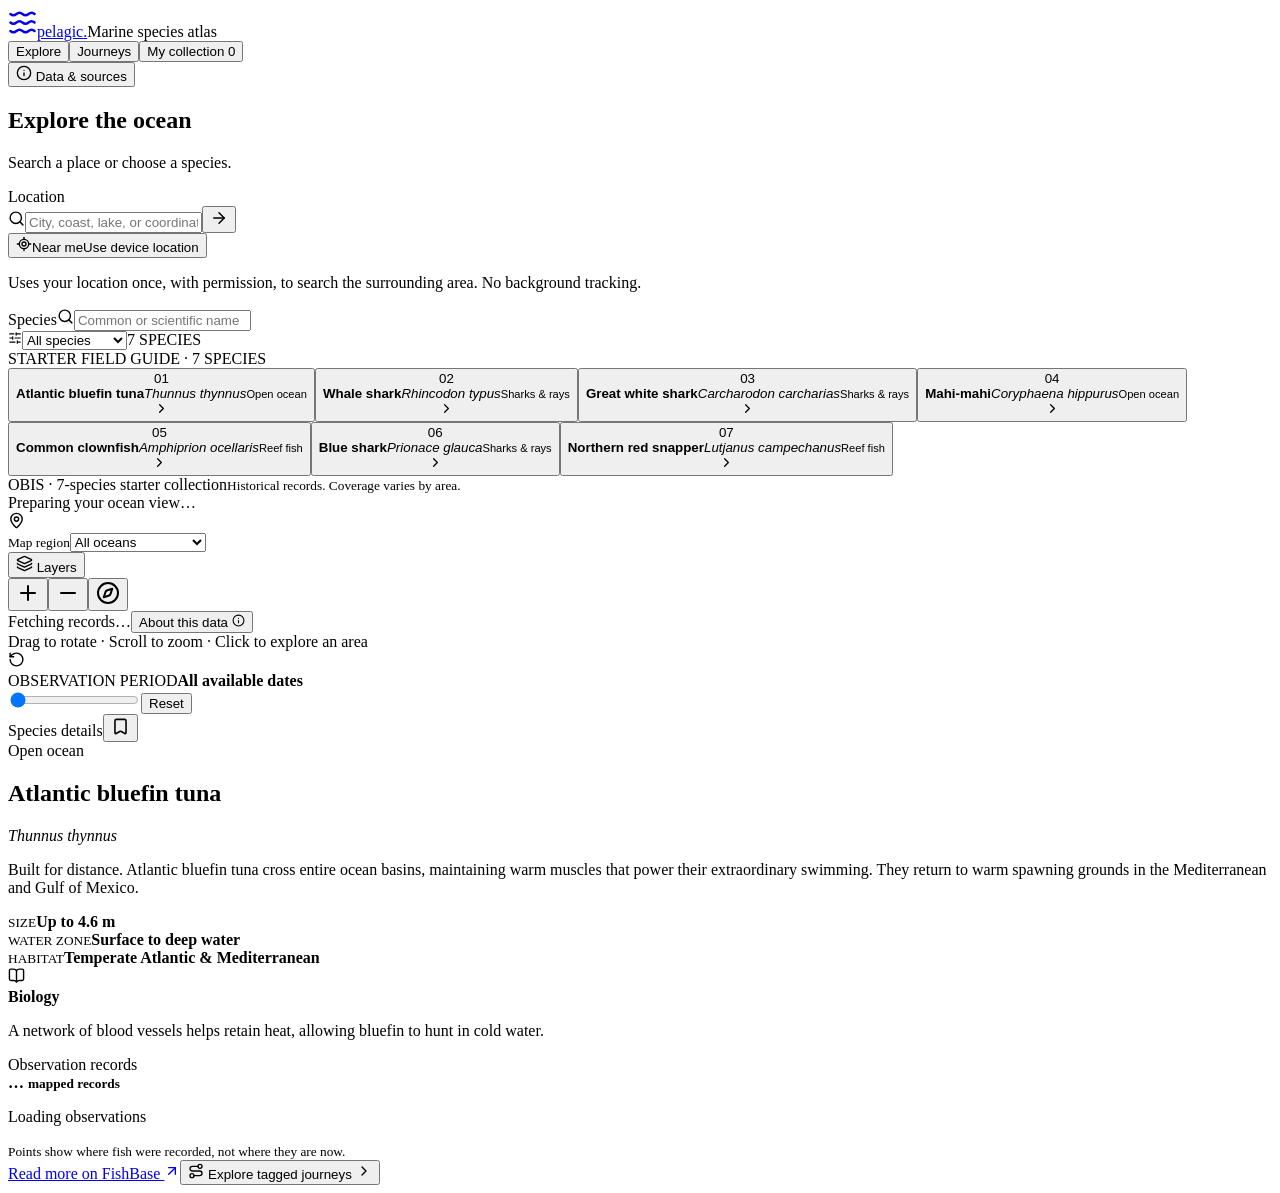
==== FishMigration/index.html @ 602f2a81 "Add Pelagic fish migration atlas app with OBIS data Co-Authored-By: Claude Opus 5.5 <noreply@anthrop" ====
<!DOCTYPE html><html lang="en"><head><meta charSet="utf-8"/><meta name="viewport" content="width=device-width, initial-scale=1"/><link rel="stylesheet" href="/_next/static/css/index.QFzHXieJ.css" data-rsc-css-href="/_next/static/css/index.QFzHXieJ.css" data-precedence="vite-rsc/importer-resources"/><link rel="modulepreload" fetchPriority="low" href="/_next/static/chunks/index-B-fXtSGy.js"/><script src="/_next/static/chunks/rolldown-runtime-C60lm6uB.js" type="module" async=""></script><script src="/_next/static/chunks/framework-D_rUT4EX.js" type="module" async=""></script><link rel="preload" href="/cesium/Widgets/widgets.css" as="style"/><link rel="modulepreload" href="/_next/static/chunks/layout-segment-context-CnFgOLiF.js" crossorigin=""/><link rel="modulepreload" href="/_next/static/chunks/page-D2klT2o5.js" crossorigin=""/><title>Pelagic — A living ocean atlas</title><meta name="description" content="Explore the ocean, discover marine species and follow the evidence on an interactive 3D globe."/><link rel="stylesheet" href="/cesium/Widgets/widgets.css"/><script>Object.assign(((self[Symbol.for("vinext.navigationRuntime")]??={bootstrap:{routeManifest:null},functions:{}}).bootstrap.rsc??={rsc:[]}),{params:{},nav:{"pathname":"/","searchParams":[]}})</script><link rel="modulepreload" href="/_next/static/chunks/index-B-fXtSGy.js" />
</head><body><main><header><a class="brand" href="/" aria-label="Pelagic home"><svg xmlns="http://www.w3.org/2000/svg" width="29" height="29" viewBox="0 0 24 24" fill="none" stroke="currentColor" stroke-width="2" stroke-linecap="round" stroke-linejoin="round" class="lucide lucide-waves-horizontal" aria-hidden="true"><path d="M2 12q2.5 2 5 0t5 0 5 0 5 0"></path><path d="M2 19q2.5 2 5 0t5 0 5 0 5 0"></path><path d="M2 5q2.5 2 5 0t5 0 5 0 5 0"></path></svg><span>pelagic<span class="brand-dot">.</span></span></a><span class="tagline">Marine species atlas</span><nav><button class="active">Explore</button><button class="">Journeys</button><button class="">My collection <span>0</span></button></nav><button class="about"><svg xmlns="http://www.w3.org/2000/svg" width="16" height="16" viewBox="0 0 24 24" fill="none" stroke="currentColor" stroke-width="2" stroke-linecap="round" stroke-linejoin="round" class="lucide lucide-info" aria-hidden="true"><circle cx="12" cy="12" r="10"></circle><path d="M12 16v-4"></path><path d="M12 8h.01"></path></svg> Data &amp; sources</button></header><div class="workspace"><aside class="sidebar"><div class="side-intro"><h1>Explore the ocean</h1><p>Search a place or choose a species.</p><section class="location-search" aria-label="Find a location"><label for="place-query">Location</label><form><svg xmlns="http://www.w3.org/2000/svg" width="17" height="17" viewBox="0 0 24 24" fill="none" stroke="currentColor" stroke-width="2" stroke-linecap="round" stroke-linejoin="round" class="lucide lucide-search" aria-hidden="true"><path d="m21 21-4.34-4.34"></path><circle cx="11" cy="11" r="8"></circle></svg><input id="place-query" placeholder="City, coast, lake, or coordinates" autoComplete="off" value=""/><button aria-label="Search location" type="submit"><svg xmlns="http://www.w3.org/2000/svg" width="18" height="18" viewBox="0 0 24 24" fill="none" stroke="currentColor" stroke-width="2" stroke-linecap="round" stroke-linejoin="round" class="lucide lucide-arrow-right" aria-hidden="true"><path d="M5 12h14"></path><path d="m12 5 7 7-7 7"></path></svg></button></form><button class="near-me"><svg xmlns="http://www.w3.org/2000/svg" width="16" height="16" viewBox="0 0 24 24" fill="none" stroke="currentColor" stroke-width="2" stroke-linecap="round" stroke-linejoin="round" class="lucide lucide-locate-fixed" aria-hidden="true"><line x1="2" x2="5" y1="12" y2="12"></line><line x1="19" x2="22" y1="12" y2="12"></line><line x1="12" x2="12" y1="2" y2="5"></line><line x1="12" x2="12" y1="19" y2="22"></line><circle cx="12" cy="12" r="7"></circle><circle cx="12" cy="12" r="3"></circle></svg>Near me<span>Use device location</span></button><p class="location-privacy">Uses your location once, with permission, to search the surrounding area. No background tracking.</p></section><label class="species-search-label" for="species-query">Species</label><label class="search"><svg xmlns="http://www.w3.org/2000/svg" width="17" height="17" viewBox="0 0 24 24" fill="none" stroke="currentColor" stroke-width="2" stroke-linecap="round" stroke-linejoin="round" class="lucide lucide-search" aria-hidden="true"><path d="m21 21-4.34-4.34"></path><circle cx="11" cy="11" r="8"></circle></svg><input id="species-query" aria-label="Search species" placeholder="Common or scientific name" value=""/></label></div><div class="filters"><svg xmlns="http://www.w3.org/2000/svg" width="14" height="14" viewBox="0 0 24 24" fill="none" stroke="currentColor" stroke-width="2" stroke-linecap="round" stroke-linejoin="round" class="lucide lucide-sliders-horizontal" aria-hidden="true"><path d="M10 5H3"></path><path d="M12 19H3"></path><path d="M14 3v4"></path><path d="M16 17v4"></path><path d="M21 12h-9"></path><path d="M21 19h-5"></path><path d="M21 5h-7"></path><path d="M8 10v4"></path><path d="M8 12H3"></path></svg><select aria-label="Species category"><option selected="">All species</option><option>Open ocean</option><option>Sharks &amp; rays</option><option>Reef fish</option></select><span>7<!-- --> SPECIES</span></div><div class="area-discovery"><span>STARTER FIELD GUIDE · 7 SPECIES</span></div><div class="species-list"><button class="species-row selected"><span class="species-number">01</span><div><strong>Atlantic bluefin tuna</strong><i>Thunnus thynnus</i><small>Open ocean</small></div><svg xmlns="http://www.w3.org/2000/svg" width="15" height="15" viewBox="0 0 24 24" fill="none" stroke="currentColor" stroke-width="2" stroke-linecap="round" stroke-linejoin="round" class="lucide lucide-chevron-right" aria-hidden="true"><path d="m9 18 6-6-6-6"></path></svg></button><button class="species-row "><span class="species-number">02</span><div><strong>Whale shark</strong><i>Rhincodon typus</i><small>Sharks &amp; rays</small></div><svg xmlns="http://www.w3.org/2000/svg" width="15" height="15" viewBox="0 0 24 24" fill="none" stroke="currentColor" stroke-width="2" stroke-linecap="round" stroke-linejoin="round" class="lucide lucide-chevron-right" aria-hidden="true"><path d="m9 18 6-6-6-6"></path></svg></button><button class="species-row "><span class="species-number">03</span><div><strong>Great white shark</strong><i>Carcharodon carcharias</i><small>Sharks &amp; rays</small></div><svg xmlns="http://www.w3.org/2000/svg" width="15" height="15" viewBox="0 0 24 24" fill="none" stroke="currentColor" stroke-width="2" stroke-linecap="round" stroke-linejoin="round" class="lucide lucide-chevron-right" aria-hidden="true"><path d="m9 18 6-6-6-6"></path></svg></button><button class="species-row "><span class="species-number">04</span><div><strong>Mahi-mahi</strong><i>Coryphaena hippurus</i><small>Open ocean</small></div><svg xmlns="http://www.w3.org/2000/svg" width="15" height="15" viewBox="0 0 24 24" fill="none" stroke="currentColor" stroke-width="2" stroke-linecap="round" stroke-linejoin="round" class="lucide lucide-chevron-right" aria-hidden="true"><path d="m9 18 6-6-6-6"></path></svg></button><button class="species-row "><span class="species-number">05</span><div><strong>Common clownfish</strong><i>Amphiprion ocellaris</i><small>Reef fish</small></div><svg xmlns="http://www.w3.org/2000/svg" width="15" height="15" viewBox="0 0 24 24" fill="none" stroke="currentColor" stroke-width="2" stroke-linecap="round" stroke-linejoin="round" class="lucide lucide-chevron-right" aria-hidden="true"><path d="m9 18 6-6-6-6"></path></svg></button><button class="species-row "><span class="species-number">06</span><div><strong>Blue shark</strong><i>Prionace glauca</i><small>Sharks &amp; rays</small></div><svg xmlns="http://www.w3.org/2000/svg" width="15" height="15" viewBox="0 0 24 24" fill="none" stroke="currentColor" stroke-width="2" stroke-linecap="round" stroke-linejoin="round" class="lucide lucide-chevron-right" aria-hidden="true"><path d="m9 18 6-6-6-6"></path></svg></button><button class="species-row "><span class="species-number">07</span><div><strong>Northern red snapper</strong><i>Lutjanus campechanus</i><small>Reef fish</small></div><svg xmlns="http://www.w3.org/2000/svg" width="15" height="15" viewBox="0 0 24 24" fill="none" stroke="currentColor" stroke-width="2" stroke-linecap="round" stroke-linejoin="round" class="lucide lucide-chevron-right" aria-hidden="true"><path d="m9 18 6-6-6-6"></path></svg></button></div><div class="sidebar-footer"><div>OBIS · 7-species starter collection<small>Historical records. Coverage varies by area.</small></div></div></aside><section class="map-area"><div class="globe"></div><div class="globe-loading">Preparing your ocean view…</div><div class="map-top"><div class="region-select"><svg xmlns="http://www.w3.org/2000/svg" width="17" height="17" viewBox="0 0 24 24" fill="none" stroke="currentColor" stroke-width="2" stroke-linecap="round" stroke-linejoin="round" class="lucide lucide-map-pin" aria-hidden="true"><path d="M20 10c0 4.993-5.539 10.193-7.399 11.799a1 1 0 0 1-1.202 0C9.539 20.193 4 14.993 4 10a8 8 0 0 1 16 0"></path><circle cx="12" cy="10" r="3"></circle></svg><div><small>Map region</small><select aria-label="Ocean region"><option value="world" selected="">All oceans</option><option value="atlantic">North Atlantic</option><option value="gulf">Gulf of Mexico</option><option value="coral">Coral Triangle</option><option value="pacific">Eastern Pacific</option><option value="indian">Indian Ocean</option><option value="med">Mediterranean Sea</option></select></div></div><button class="layer-button"><svg xmlns="http://www.w3.org/2000/svg" width="17" height="17" viewBox="0 0 24 24" fill="none" stroke="currentColor" stroke-width="2" stroke-linecap="round" stroke-linejoin="round" class="lucide lucide-layers" aria-hidden="true"><path d="M12.83 2.18a2 2 0 0 0-1.66 0L2.6 6.08a1 1 0 0 0 0 1.83l8.58 3.91a2 2 0 0 0 1.66 0l8.58-3.9a1 1 0 0 0 0-1.83z"></path><path d="M2 12a1 1 0 0 0 .58.91l8.6 3.91a2 2 0 0 0 1.65 0l8.58-3.9A1 1 0 0 0 22 12"></path><path d="M2 17a1 1 0 0 0 .58.91l8.6 3.91a2 2 0 0 0 1.65 0l8.58-3.9A1 1 0 0 0 22 17"></path></svg> Layers</button></div><div class="map-controls"><button title="Zoom in" aria-label="Zoom in"><svg xmlns="http://www.w3.org/2000/svg" width="24" height="24" viewBox="0 0 24 24" fill="none" stroke="currentColor" stroke-width="2" stroke-linecap="round" stroke-linejoin="round" class="lucide lucide-plus" aria-hidden="true"><path d="M5 12h14"></path><path d="M12 5v14"></path></svg></button><button title="Zoom out" aria-label="Zoom out"><svg xmlns="http://www.w3.org/2000/svg" width="24" height="24" viewBox="0 0 24 24" fill="none" stroke="currentColor" stroke-width="2" stroke-linecap="round" stroke-linejoin="round" class="lucide lucide-minus" aria-hidden="true"><path d="M5 12h14"></path></svg></button><button title="Reset view" aria-label="Reset view"><svg xmlns="http://www.w3.org/2000/svg" width="24" height="24" viewBox="0 0 24 24" fill="none" stroke="currentColor" stroke-width="2" stroke-linecap="round" stroke-linejoin="round" class="lucide lucide-compass" aria-hidden="true"><circle cx="12" cy="12" r="10"></circle><path d="m16.24 7.76-1.804 5.411a2 2 0 0 1-1.265 1.265L7.76 16.24l1.804-5.411a2 2 0 0 1 1.265-1.265z"></path></svg></button></div><div class="map-bottom"><span><i style="background:#fff"></i> <!-- -->Fetching records…</span><button>About this data <svg xmlns="http://www.w3.org/2000/svg" width="13" height="13" viewBox="0 0 24 24" fill="none" stroke="currentColor" stroke-width="2" stroke-linecap="round" stroke-linejoin="round" class="lucide lucide-info" aria-hidden="true"><circle cx="12" cy="12" r="10"></circle><path d="M12 16v-4"></path><path d="M12 8h.01"></path></svg></button></div><div class="instructions">Drag to rotate · Scroll to zoom · Click to explore an area</div><div class="timeline"><div class="time-icon"><svg xmlns="http://www.w3.org/2000/svg" width="17" height="17" viewBox="0 0 24 24" fill="none" stroke="currentColor" stroke-width="2" stroke-linecap="round" stroke-linejoin="round" class="lucide lucide-rotate-ccw" aria-hidden="true"><path d="M3 12a9 9 0 1 0 9-9 9.75 9.75 0 0 0-6.74 2.74L3 8"></path><path d="M3 3v5h5"></path></svg></div><div><span>OBSERVATION PERIOD</span><strong>All available dates</strong></div><input aria-label="Earliest observation year" type="range" min="1900" max="2026" value="1900"/><button class="reset-time">Reset</button></div></section><aside class="details"><div class="detail-heading"><span class="eyebrow">Species details</span><button aria-label="Save species" class=""><svg xmlns="http://www.w3.org/2000/svg" width="19" height="19" viewBox="0 0 24 24" fill="none" stroke="currentColor" stroke-width="2" stroke-linecap="round" stroke-linejoin="round" class="lucide lucide-bookmark" aria-hidden="true"><path d="M17 3a2 2 0 0 1 2 2v15a1 1 0 0 1-1.496.868l-4.512-2.578a2 2 0 0 0-1.984 0l-4.512 2.578A1 1 0 0 1 5 20V5a2 2 0 0 1 2-2z"></path></svg></button></div><div class="detail-content"><span class="species-category">Open ocean</span><h2>Atlantic bluefin tuna</h2><i class="latin">Thunnus thynnus</i><p class="description">Built for distance. Atlantic bluefin tuna cross entire ocean basins, maintaining warm muscles that power their extraordinary swimming. They return to warm spawning grounds in the Mediterranean and Gulf of Mexico.</p><div class="facts"><div><small>SIZE</small><strong>Up to 4.6 m</strong></div><div><small>WATER ZONE</small><strong>Surface to deep water</strong></div><div class="wide"><small>HABITAT</small><strong>Temperate Atlantic &amp; Mediterranean</strong></div></div><div class="insight"><svg xmlns="http://www.w3.org/2000/svg" width="17" height="17" viewBox="0 0 24 24" fill="none" stroke="currentColor" stroke-width="2" stroke-linecap="round" stroke-linejoin="round" class="lucide lucide-book-open" aria-hidden="true"><path d="M12 5v16"></path><path d="M20.001 19A2 2 0 0022 17V5a2 2 0 00-1.999-2L16 3.002A5 5 0 0012 5a5 5 0 00-4-2H4a2 2 0 00-2 2v12a2 2 0 001.999 2H8a5 5 0 014 2 5 5 0 014-2z"></path></svg><div><strong>Biology</strong><p>A network of blood vessels helps retain heat, allowing bluefin to hunt in cold water.</p></div></div><div class="data-card"><div><span class="dot"></span> Observation records</div><strong>…<!-- --> <small>mapped records</small></strong><p>Loading observations</p><small>Points show where fish were recorded, not where they are now. </small></div><a class="source-link" href="https://www.fishbase.se/summary/Thunnus-thynnus.html" target="_blank" rel="noreferrer">Read more on FishBase <svg xmlns="http://www.w3.org/2000/svg" width="16" height="16" viewBox="0 0 24 24" fill="none" stroke="currentColor" stroke-width="2" stroke-linecap="round" stroke-linejoin="round" class="lucide lucide-arrow-up-right" aria-hidden="true"><path d="M7 7h10v10"></path><path d="M7 17 17 7"></path></svg></a><button class="journey-link"><svg xmlns="http://www.w3.org/2000/svg" width="16" height="16" viewBox="0 0 24 24" fill="none" stroke="currentColor" stroke-width="2" stroke-linecap="round" stroke-linejoin="round" class="lucide lucide-route" aria-hidden="true"><circle cx="6" cy="19" r="3"></circle><path d="M9 19h8.5a3.5 3.5 0 0 0 0-7h-11a3.5 3.5 0 0 1 0-7H15"></path><circle cx="18" cy="5" r="3"></circle></svg> Explore tagged journeys <svg xmlns="http://www.w3.org/2000/svg" width="16" height="16" viewBox="0 0 24 24" fill="none" stroke="currentColor" stroke-width="2" stroke-linecap="round" stroke-linejoin="round" class="lucide lucide-chevron-right" aria-hidden="true"><path d="m9 18 6-6-6-6"></path></svg></button></div></aside></div></main><script type="module" src="/_next/static/chunks/index-B-fXtSGy.js" id="_R_" async=""></script><script>((self[Symbol.for("vinext.navigationRuntime")]??={bootstrap:{routeManifest:null},functions:{}}).bootstrap.rsc??={rsc:[]}).rsc.push("2:I[\"74f944bd09a9\",[],\"Children\",1]\n")</script><script>((self[Symbol.for("vinext.navigationRuntime")]??={bootstrap:{routeManifest:null},functions:{}}).bootstrap.rsc??={rsc:[]}).rsc.push("3:I[\"52529b92208a\",[],\"GlobalErrorBoundary\",1]\n")</script><script>((self[Symbol.for("vinext.navigationRuntime")]??={bootstrap:{routeManifest:null},functions:{}}).bootstrap.rsc??={rsc:[]}).rsc.push("4:I[\"18ecf746a395\",[],\"default\",1]\n")</script><script>((self[Symbol.for("vinext.navigationRuntime")]??={bootstrap:{routeManifest:null},functions:{}}).bootstrap.rsc??={rsc:[]}).rsc.push("5:I[\"52529b92208a\",[],\"ErrorBoundary\",1]\n")</script><script>((self[Symbol.for("vinext.navigationRuntime")]??={bootstrap:{routeManifest:null},functions:{}}).bootstrap.rsc??={rsc:[]}).rsc.push("6:I[\"1b73e8b5fbe4\",[],\"LayoutSegmentProvider\",1]\n")</script><script>((self[Symbol.for("vinext.navigationRuntime")]??={bootstrap:{routeManifest:null},functions:{}}).bootstrap.rsc??={rsc:[]}).rsc.push("7:I[\"74f944bd09a9\",[],\"Slot\",1]\n")</script><script>((self[Symbol.for("vinext.navigationRuntime")]??={bootstrap:{routeManifest:null},functions:{}}).bootstrap.rsc??={rsc:[]}).rsc.push("8:I[\"52529b92208a\",[],\"NotFoundBoundary\",1]\n")</script><script>((self[Symbol.for("vinext.navigationRuntime")]??={bootstrap:{routeManifest:null},functions:{}}).bootstrap.rsc??={rsc:[]}).rsc.push("9:I[\"78579b1089e4\",[],\"AppRouterScrollTarget\",1]\n")</script><script>((self[Symbol.for("vinext.navigationRuntime")]??={bootstrap:{routeManifest:null},functions:{}}).bootstrap.rsc??={rsc:[]}).rsc.push("a:I[\"52529b92208a\",[],\"RedirectBoundary\",1]\n")</script><script>((self[Symbol.for("vinext.navigationRuntime")]??={bootstrap:{routeManifest:null},functions:{}}).bootstrap.rsc??={rsc:[]}).rsc.push(":HL[\"/_next/static/css/index.QFzHXieJ.css\",\"style\"     ]\n")</script><script>((self[Symbol.for("vinext.navigationRuntime")]??={bootstrap:{routeManifest:null},functions:{}}).bootstrap.rsc??={rsc:[]}).rsc.push(":HL[\"/cesium/Widgets/widgets.css\",\"style\"     ]\n")</script><script>((self[Symbol.for("vinext.navigationRuntime")]??={bootstrap:{routeManifest:null},functions:{}}).bootstrap.rsc??={rsc:[]}).rsc.push("0:{\"page:/\":\"$L1\",\"layout:/\":[[[\"$\",\"link\",\"css:/_next/static/css/index.QFzHXieJ.css\",{\"rel\":\"stylesheet\",\"precedence\":\"vite-rsc/importer-resources\",\"href\":\"/_next/static/css/index.QFzHXieJ.css\",\"data-rsc-css-href\":\"/_next/static/css/index.QFzHXieJ.css\"}],\"$undefined\"],[\"$\",\"html\",null,{\"lang\":\"en\",\"children\":[[\"$\",\"head\",null,{\"children\":[\"$\",\"link\",null,{\"rel\":\"stylesheet\",\"href\":\"/cesium/Widgets/widgets.css\"}]}],[\"$\",\"body\",null,{\"children\":[\"$\",\"$L2\",null,{}]}]]}]],\"route:/\":[[[\"$\",\"meta\",null,{\"charSet\":\"utf-8\"}],[[\"$\",\"title\",\"0\",{\"children\":\"Pelagic — A living ocean atlas\"}],[\"$\",\"meta\",\"1\",{\"name\":\"description\",\"content\":\"Explore the ocean, discover marine species and follow the evidence on an interactive 3D globe.\"}]],[[\"$\",\"meta\",\"0\",{\"name\":\"viewport\",\"content\":\"width=device-width, initial-scale=1\"}]]],[\"$\",\"$L3\",null,{\"fallback\":\"$4\",\"children\":[\"$\",\"$L5\",null,{\"fallback\":\"$4\",\"children\":[\"$\",\"$L6\",null,{\"providerId\":\"layout:/\",\"segmentMap\":{\"children\":[]},\"children\":[\"$\",\"$L7\",null,{\"id\":\"layout:/\",\"parallelSlots\":\"$undefined\",\"children\":[\"$\",\"$L8\",null,{\"resetKey\":\"\",\"fallback\":[[\"$\",\"title\",null,{\"children\":\"404: This page could not be found.\"}],[\"$\",\"div\",null,{\"style\":{\"fontFamily\":\"system-ui,\\\"Segoe UI\\\",Roboto,Helvetica,Arial,sans-serif,\\\"Apple Color Emoji\\\",\\\"Segoe UI Emoji\\\"\",\"height\":\"100vh\",\"textAlign\":\"center\",\"display\":\"flex\",\"flexDirection\":\"column\",\"alignItems\":\"center\",\"justifyContent\":\"center\"},\"children\":[\"$\",\"div\",null,{\"children\":[[\"$\",\"style\",null,{\"dangerouslySetInnerHTML\":{\"__html\":\"body{color:#000;background:#fff;margin:0}.next-error-h1{border-right:1px solid rgba(0,0,0,.3)}@media (prefers-color-scheme:dark){body{color:#fff;background:#000}.next-error-h1{border-right:1px solid rgba(255,255,255,.3)}}\"}}],[\"$\",\"h1\",null,{\"className\":\"next-error-h1\",\"style\":{\"display\":\"inline-block\",\"margin\":\"0 20px 0 0\",\"padding\":\"0 23px 0 0\",\"fontSize\":24,\"fontWeight\":500,\"verticalAlign\":\"top\",\"lineHeight\":\"49px\"},\"children\":404}],[\"$\",\"div\",null,{\"style\":{\"display\":\"inline-block\"},\"children\":[\"$\",\"h2\",null,{\"style\":{\"fontSize\":14,\"fontWeight\":400,\"lineHeight\":\"49px\",\"margin\":0},\"children\":\"This page could not be found.\"}]}]]}]}]],\"children\":[\"$\",\"$L9\",null,{\"children\":[\"$\",\"$La\",null,{\"children\":[[\"$\",\"$L6\",null,{\"providerId\":\"page:/\",\"segmentMap\":{\"children\":[\"__PAGE__\"]},\"children\":[\"$\",\"$L7\",null,{\"id\":\"page:/\"}]}],null]}]}]}]}]}]}]}],null,null],\"__route\":\"route:/\",\"__interceptionContext\":null,\"__layoutIds\":[\"layout:/\"],\"__rootLayout\":\"/\",\"__bfcacheSegmentIdentities\":{\"layout:/\":\"[\\\"layout\\\",\\\"layout:/\\\",\\\"root-boundary:/\\\",\\\"\\\"]\",\"page:/\":\"[\\\"page\\\",\\\"page:/\\\",\\\"root-boundary:/\\\",\\\"\\\"]\"},\"__srcPage\":[\"page\"],\"__layoutFlags\":{\"layout:/\":\"s\"},\"__artifactCompatibility\":{\"schemaVersion\":1,\"graphVersion\":\"app-route-graph:1177fd80f83fa7b0\",\"deploymentVersion\":\"bc2e561c-a29c-4ccb-a2de-c8a8e5fcc805\",\"appElementsSchemaVersion\":1,\"rscPayloadSchemaVersion\":1,\"rootBoundaryId\":\"/\",\"renderEpoch\":null},\"__dynamicStaleTime\":0}\n")</script><script>((self[Symbol.for("vinext.navigationRuntime")]??={bootstrap:{routeManifest:null},functions:{}}).bootstrap.rsc??={rsc:[]}).rsc.push("b:I[\"6efdf509a785\",[],\"default\",1]\n")</script><script>((self[Symbol.for("vinext.navigationRuntime")]??={bootstrap:{routeManifest:null},functions:{}}).bootstrap.rsc??={rsc:[]}).rsc.push("1:[\"$\",\"$Lb\",null,{\"params\":\"$@c\",\"searchParams\":\"$@d\"}]\n")</script><script>((self[Symbol.for("vinext.navigationRuntime")]??={bootstrap:{routeManifest:null},functions:{}}).bootstrap.rsc??={rsc:[]}).rsc.push("c:{}\n")</script><script>((self[Symbol.for("vinext.navigationRuntime")]??={bootstrap:{routeManifest:null},functions:{}}).bootstrap.rsc??={rsc:[]}).rsc.push("d:{}\n")</script><script>Object.assign(((self[Symbol.for("vinext.navigationRuntime")]??={bootstrap:{routeManifest:null},functions:{}}).bootstrap.rsc??={rsc:[]}),{"initialCacheKind":"dynamic","dynamicStaleTimeSeconds":0});((self[Symbol.for("vinext.navigationRuntime")]??={bootstrap:{routeManifest:null},functions:{}}).bootstrap.rsc??={rsc:[]}).done=true</script></body></html>
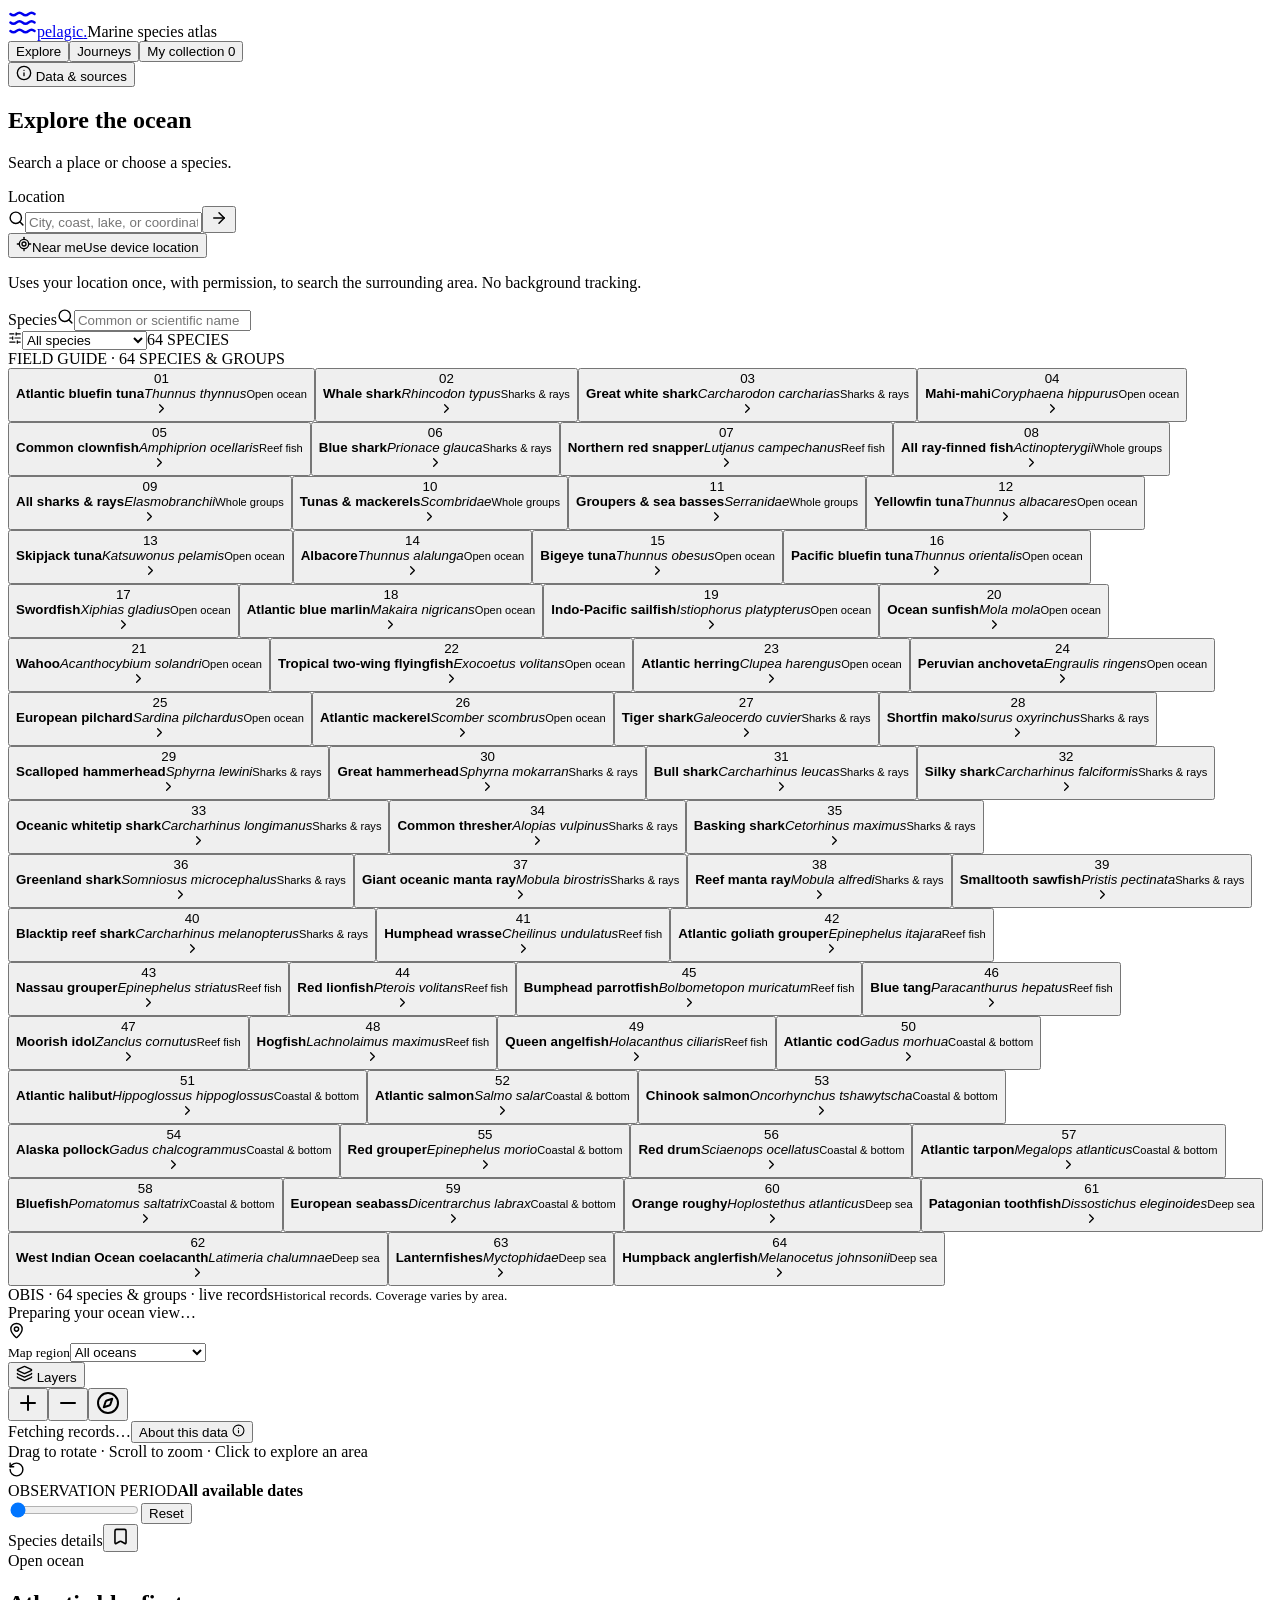
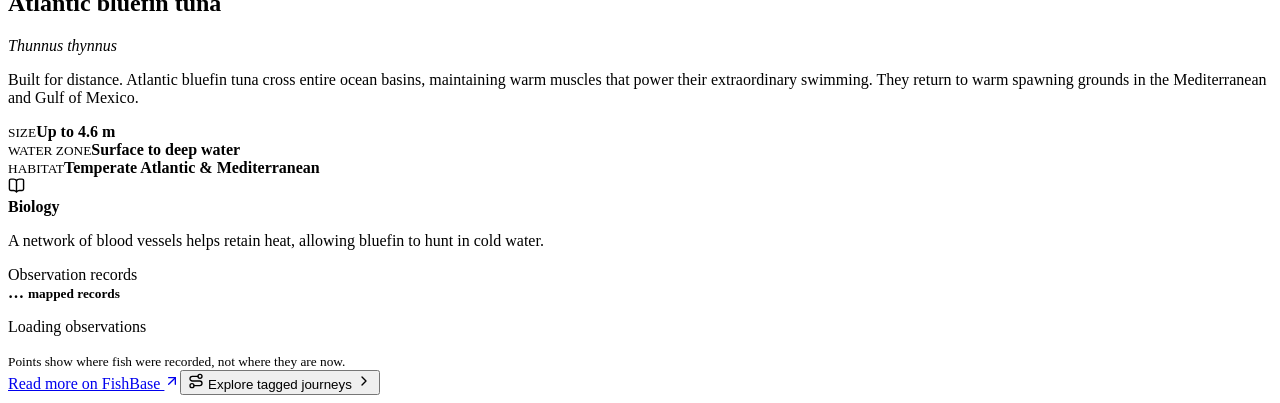
==== commit 54f745f4: "Expand fish tracking and integrate Global Fishing Watch data - Field guide grows from 7 to 64 specie" ====
--- a/FishMigration/index.html
+++ b/FishMigration/index.html
@@ -1,2 +1,2 @@
-<!DOCTYPE html><html lang="en"><head><meta charSet="utf-8"/><meta name="viewport" content="width=device-width, initial-scale=1"/><link rel="stylesheet" href="/_next/static/css/index.QFzHXieJ.css" data-rsc-css-href="/_next/static/css/index.QFzHXieJ.css" data-precedence="vite-rsc/importer-resources"/><link rel="modulepreload" fetchPriority="low" href="/_next/static/chunks/index-B-fXtSGy.js"/><script src="/_next/static/chunks/rolldown-runtime-C60lm6uB.js" type="module" async=""></script><script src="/_next/static/chunks/framework-D_rUT4EX.js" type="module" async=""></script><link rel="preload" href="/cesium/Widgets/widgets.css" as="style"/><link rel="modulepreload" href="/_next/static/chunks/layout-segment-context-CnFgOLiF.js" crossorigin=""/><link rel="modulepreload" href="/_next/static/chunks/page-D2klT2o5.js" crossorigin=""/><title>Pelagic — A living ocean atlas</title><meta name="description" content="Explore the ocean, discover marine species and follow the evidence on an interactive 3D globe."/><link rel="stylesheet" href="/cesium/Widgets/widgets.css"/><script>Object.assign(((self[Symbol.for("vinext.navigationRuntime")]??={bootstrap:{routeManifest:null},functions:{}}).bootstrap.rsc??={rsc:[]}),{params:{},nav:{"pathname":"/","searchParams":[]}})</script><link rel="modulepreload" href="/_next/static/chunks/index-B-fXtSGy.js" />
-</head><body><main><header><a class="brand" href="/" aria-label="Pelagic home"><svg xmlns="http://www.w3.org/2000/svg" width="29" height="29" viewBox="0 0 24 24" fill="none" stroke="currentColor" stroke-width="2" stroke-linecap="round" stroke-linejoin="round" class="lucide lucide-waves-horizontal" aria-hidden="true"><path d="M2 12q2.5 2 5 0t5 0 5 0 5 0"></path><path d="M2 19q2.5 2 5 0t5 0 5 0 5 0"></path><path d="M2 5q2.5 2 5 0t5 0 5 0 5 0"></path></svg><span>pelagic<span class="brand-dot">.</span></span></a><span class="tagline">Marine species atlas</span><nav><button class="active">Explore</button><button class="">Journeys</button><button class="">My collection <span>0</span></button></nav><button class="about"><svg xmlns="http://www.w3.org/2000/svg" width="16" height="16" viewBox="0 0 24 24" fill="none" stroke="currentColor" stroke-width="2" stroke-linecap="round" stroke-linejoin="round" class="lucide lucide-info" aria-hidden="true"><circle cx="12" cy="12" r="10"></circle><path d="M12 16v-4"></path><path d="M12 8h.01"></path></svg> Data &amp; sources</button></header><div class="workspace"><aside class="sidebar"><div class="side-intro"><h1>Explore the ocean</h1><p>Search a place or choose a species.</p><section class="location-search" aria-label="Find a location"><label for="place-query">Location</label><form><svg xmlns="http://www.w3.org/2000/svg" width="17" height="17" viewBox="0 0 24 24" fill="none" stroke="currentColor" stroke-width="2" stroke-linecap="round" stroke-linejoin="round" class="lucide lucide-search" aria-hidden="true"><path d="m21 21-4.34-4.34"></path><circle cx="11" cy="11" r="8"></circle></svg><input id="place-query" placeholder="City, coast, lake, or coordinates" autoComplete="off" value=""/><button aria-label="Search location" type="submit"><svg xmlns="http://www.w3.org/2000/svg" width="18" height="18" viewBox="0 0 24 24" fill="none" stroke="currentColor" stroke-width="2" stroke-linecap="round" stroke-linejoin="round" class="lucide lucide-arrow-right" aria-hidden="true"><path d="M5 12h14"></path><path d="m12 5 7 7-7 7"></path></svg></button></form><button class="near-me"><svg xmlns="http://www.w3.org/2000/svg" width="16" height="16" viewBox="0 0 24 24" fill="none" stroke="currentColor" stroke-width="2" stroke-linecap="round" stroke-linejoin="round" class="lucide lucide-locate-fixed" aria-hidden="true"><line x1="2" x2="5" y1="12" y2="12"></line><line x1="19" x2="22" y1="12" y2="12"></line><line x1="12" x2="12" y1="2" y2="5"></line><line x1="12" x2="12" y1="19" y2="22"></line><circle cx="12" cy="12" r="7"></circle><circle cx="12" cy="12" r="3"></circle></svg>Near me<span>Use device location</span></button><p class="location-privacy">Uses your location once, with permission, to search the surrounding area. No background tracking.</p></section><label class="species-search-label" for="species-query">Species</label><label class="search"><svg xmlns="http://www.w3.org/2000/svg" width="17" height="17" viewBox="0 0 24 24" fill="none" stroke="currentColor" stroke-width="2" stroke-linecap="round" stroke-linejoin="round" class="lucide lucide-search" aria-hidden="true"><path d="m21 21-4.34-4.34"></path><circle cx="11" cy="11" r="8"></circle></svg><input id="species-query" aria-label="Search species" placeholder="Common or scientific name" value=""/></label></div><div class="filters"><svg xmlns="http://www.w3.org/2000/svg" width="14" height="14" viewBox="0 0 24 24" fill="none" stroke="currentColor" stroke-width="2" stroke-linecap="round" stroke-linejoin="round" class="lucide lucide-sliders-horizontal" aria-hidden="true"><path d="M10 5H3"></path><path d="M12 19H3"></path><path d="M14 3v4"></path><path d="M16 17v4"></path><path d="M21 12h-9"></path><path d="M21 19h-5"></path><path d="M21 5h-7"></path><path d="M8 10v4"></path><path d="M8 12H3"></path></svg><select aria-label="Species category"><option selected="">All species</option><option>Open ocean</option><option>Sharks &amp; rays</option><option>Reef fish</option></select><span>7<!-- --> SPECIES</span></div><div class="area-discovery"><span>STARTER FIELD GUIDE · 7 SPECIES</span></div><div class="species-list"><button class="species-row selected"><span class="species-number">01</span><div><strong>Atlantic bluefin tuna</strong><i>Thunnus thynnus</i><small>Open ocean</small></div><svg xmlns="http://www.w3.org/2000/svg" width="15" height="15" viewBox="0 0 24 24" fill="none" stroke="currentColor" stroke-width="2" stroke-linecap="round" stroke-linejoin="round" class="lucide lucide-chevron-right" aria-hidden="true"><path d="m9 18 6-6-6-6"></path></svg></button><button class="species-row "><span class="species-number">02</span><div><strong>Whale shark</strong><i>Rhincodon typus</i><small>Sharks &amp; rays</small></div><svg xmlns="http://www.w3.org/2000/svg" width="15" height="15" viewBox="0 0 24 24" fill="none" stroke="currentColor" stroke-width="2" stroke-linecap="round" stroke-linejoin="round" class="lucide lucide-chevron-right" aria-hidden="true"><path d="m9 18 6-6-6-6"></path></svg></button><button class="species-row "><span class="species-number">03</span><div><strong>Great white shark</strong><i>Carcharodon carcharias</i><small>Sharks &amp; rays</small></div><svg xmlns="http://www.w3.org/2000/svg" width="15" height="15" viewBox="0 0 24 24" fill="none" stroke="currentColor" stroke-width="2" stroke-linecap="round" stroke-linejoin="round" class="lucide lucide-chevron-right" aria-hidden="true"><path d="m9 18 6-6-6-6"></path></svg></button><button class="species-row "><span class="species-number">04</span><div><strong>Mahi-mahi</strong><i>Coryphaena hippurus</i><small>Open ocean</small></div><svg xmlns="http://www.w3.org/2000/svg" width="15" height="15" viewBox="0 0 24 24" fill="none" stroke="currentColor" stroke-width="2" stroke-linecap="round" stroke-linejoin="round" class="lucide lucide-chevron-right" aria-hidden="true"><path d="m9 18 6-6-6-6"></path></svg></button><button class="species-row "><span class="species-number">05</span><div><strong>Common clownfish</strong><i>Amphiprion ocellaris</i><small>Reef fish</small></div><svg xmlns="http://www.w3.org/2000/svg" width="15" height="15" viewBox="0 0 24 24" fill="none" stroke="currentColor" stroke-width="2" stroke-linecap="round" stroke-linejoin="round" class="lucide lucide-chevron-right" aria-hidden="true"><path d="m9 18 6-6-6-6"></path></svg></button><button class="species-row "><span class="species-number">06</span><div><strong>Blue shark</strong><i>Prionace glauca</i><small>Sharks &amp; rays</small></div><svg xmlns="http://www.w3.org/2000/svg" width="15" height="15" viewBox="0 0 24 24" fill="none" stroke="currentColor" stroke-width="2" stroke-linecap="round" stroke-linejoin="round" class="lucide lucide-chevron-right" aria-hidden="true"><path d="m9 18 6-6-6-6"></path></svg></button><button class="species-row "><span class="species-number">07</span><div><strong>Northern red snapper</strong><i>Lutjanus campechanus</i><small>Reef fish</small></div><svg xmlns="http://www.w3.org/2000/svg" width="15" height="15" viewBox="0 0 24 24" fill="none" stroke="currentColor" stroke-width="2" stroke-linecap="round" stroke-linejoin="round" class="lucide lucide-chevron-right" aria-hidden="true"><path d="m9 18 6-6-6-6"></path></svg></button></div><div class="sidebar-footer"><div>OBIS · 7-species starter collection<small>Historical records. Coverage varies by area.</small></div></div></aside><section class="map-area"><div class="globe"></div><div class="globe-loading">Preparing your ocean view…</div><div class="map-top"><div class="region-select"><svg xmlns="http://www.w3.org/2000/svg" width="17" height="17" viewBox="0 0 24 24" fill="none" stroke="currentColor" stroke-width="2" stroke-linecap="round" stroke-linejoin="round" class="lucide lucide-map-pin" aria-hidden="true"><path d="M20 10c0 4.993-5.539 10.193-7.399 11.799a1 1 0 0 1-1.202 0C9.539 20.193 4 14.993 4 10a8 8 0 0 1 16 0"></path><circle cx="12" cy="10" r="3"></circle></svg><div><small>Map region</small><select aria-label="Ocean region"><option value="world" selected="">All oceans</option><option value="atlantic">North Atlantic</option><option value="gulf">Gulf of Mexico</option><option value="coral">Coral Triangle</option><option value="pacific">Eastern Pacific</option><option value="indian">Indian Ocean</option><option value="med">Mediterranean Sea</option></select></div></div><button class="layer-button"><svg xmlns="http://www.w3.org/2000/svg" width="17" height="17" viewBox="0 0 24 24" fill="none" stroke="currentColor" stroke-width="2" stroke-linecap="round" stroke-linejoin="round" class="lucide lucide-layers" aria-hidden="true"><path d="M12.83 2.18a2 2 0 0 0-1.66 0L2.6 6.08a1 1 0 0 0 0 1.83l8.58 3.91a2 2 0 0 0 1.66 0l8.58-3.9a1 1 0 0 0 0-1.83z"></path><path d="M2 12a1 1 0 0 0 .58.91l8.6 3.91a2 2 0 0 0 1.65 0l8.58-3.9A1 1 0 0 0 22 12"></path><path d="M2 17a1 1 0 0 0 .58.91l8.6 3.91a2 2 0 0 0 1.65 0l8.58-3.9A1 1 0 0 0 22 17"></path></svg> Layers</button></div><div class="map-controls"><button title="Zoom in" aria-label="Zoom in"><svg xmlns="http://www.w3.org/2000/svg" width="24" height="24" viewBox="0 0 24 24" fill="none" stroke="currentColor" stroke-width="2" stroke-linecap="round" stroke-linejoin="round" class="lucide lucide-plus" aria-hidden="true"><path d="M5 12h14"></path><path d="M12 5v14"></path></svg></button><button title="Zoom out" aria-label="Zoom out"><svg xmlns="http://www.w3.org/2000/svg" width="24" height="24" viewBox="0 0 24 24" fill="none" stroke="currentColor" stroke-width="2" stroke-linecap="round" stroke-linejoin="round" class="lucide lucide-minus" aria-hidden="true"><path d="M5 12h14"></path></svg></button><button title="Reset view" aria-label="Reset view"><svg xmlns="http://www.w3.org/2000/svg" width="24" height="24" viewBox="0 0 24 24" fill="none" stroke="currentColor" stroke-width="2" stroke-linecap="round" stroke-linejoin="round" class="lucide lucide-compass" aria-hidden="true"><circle cx="12" cy="12" r="10"></circle><path d="m16.24 7.76-1.804 5.411a2 2 0 0 1-1.265 1.265L7.76 16.24l1.804-5.411a2 2 0 0 1 1.265-1.265z"></path></svg></button></div><div class="map-bottom"><span><i style="background:#fff"></i> <!-- -->Fetching records…</span><button>About this data <svg xmlns="http://www.w3.org/2000/svg" width="13" height="13" viewBox="0 0 24 24" fill="none" stroke="currentColor" stroke-width="2" stroke-linecap="round" stroke-linejoin="round" class="lucide lucide-info" aria-hidden="true"><circle cx="12" cy="12" r="10"></circle><path d="M12 16v-4"></path><path d="M12 8h.01"></path></svg></button></div><div class="instructions">Drag to rotate · Scroll to zoom · Click to explore an area</div><div class="timeline"><div class="time-icon"><svg xmlns="http://www.w3.org/2000/svg" width="17" height="17" viewBox="0 0 24 24" fill="none" stroke="currentColor" stroke-width="2" stroke-linecap="round" stroke-linejoin="round" class="lucide lucide-rotate-ccw" aria-hidden="true"><path d="M3 12a9 9 0 1 0 9-9 9.75 9.75 0 0 0-6.74 2.74L3 8"></path><path d="M3 3v5h5"></path></svg></div><div><span>OBSERVATION PERIOD</span><strong>All available dates</strong></div><input aria-label="Earliest observation year" type="range" min="1900" max="2026" value="1900"/><button class="reset-time">Reset</button></div></section><aside class="details"><div class="detail-heading"><span class="eyebrow">Species details</span><button aria-label="Save species" class=""><svg xmlns="http://www.w3.org/2000/svg" width="19" height="19" viewBox="0 0 24 24" fill="none" stroke="currentColor" stroke-width="2" stroke-linecap="round" stroke-linejoin="round" class="lucide lucide-bookmark" aria-hidden="true"><path d="M17 3a2 2 0 0 1 2 2v15a1 1 0 0 1-1.496.868l-4.512-2.578a2 2 0 0 0-1.984 0l-4.512 2.578A1 1 0 0 1 5 20V5a2 2 0 0 1 2-2z"></path></svg></button></div><div class="detail-content"><span class="species-category">Open ocean</span><h2>Atlantic bluefin tuna</h2><i class="latin">Thunnus thynnus</i><p class="description">Built for distance. Atlantic bluefin tuna cross entire ocean basins, maintaining warm muscles that power their extraordinary swimming. They return to warm spawning grounds in the Mediterranean and Gulf of Mexico.</p><div class="facts"><div><small>SIZE</small><strong>Up to 4.6 m</strong></div><div><small>WATER ZONE</small><strong>Surface to deep water</strong></div><div class="wide"><small>HABITAT</small><strong>Temperate Atlantic &amp; Mediterranean</strong></div></div><div class="insight"><svg xmlns="http://www.w3.org/2000/svg" width="17" height="17" viewBox="0 0 24 24" fill="none" stroke="currentColor" stroke-width="2" stroke-linecap="round" stroke-linejoin="round" class="lucide lucide-book-open" aria-hidden="true"><path d="M12 5v16"></path><path d="M20.001 19A2 2 0 0022 17V5a2 2 0 00-1.999-2L16 3.002A5 5 0 0012 5a5 5 0 00-4-2H4a2 2 0 00-2 2v12a2 2 0 001.999 2H8a5 5 0 014 2 5 5 0 014-2z"></path></svg><div><strong>Biology</strong><p>A network of blood vessels helps retain heat, allowing bluefin to hunt in cold water.</p></div></div><div class="data-card"><div><span class="dot"></span> Observation records</div><strong>…<!-- --> <small>mapped records</small></strong><p>Loading observations</p><small>Points show where fish were recorded, not where they are now. </small></div><a class="source-link" href="https://www.fishbase.se/summary/Thunnus-thynnus.html" target="_blank" rel="noreferrer">Read more on FishBase <svg xmlns="http://www.w3.org/2000/svg" width="16" height="16" viewBox="0 0 24 24" fill="none" stroke="currentColor" stroke-width="2" stroke-linecap="round" stroke-linejoin="round" class="lucide lucide-arrow-up-right" aria-hidden="true"><path d="M7 7h10v10"></path><path d="M7 17 17 7"></path></svg></a><button class="journey-link"><svg xmlns="http://www.w3.org/2000/svg" width="16" height="16" viewBox="0 0 24 24" fill="none" stroke="currentColor" stroke-width="2" stroke-linecap="round" stroke-linejoin="round" class="lucide lucide-route" aria-hidden="true"><circle cx="6" cy="19" r="3"></circle><path d="M9 19h8.5a3.5 3.5 0 0 0 0-7h-11a3.5 3.5 0 0 1 0-7H15"></path><circle cx="18" cy="5" r="3"></circle></svg> Explore tagged journeys <svg xmlns="http://www.w3.org/2000/svg" width="16" height="16" viewBox="0 0 24 24" fill="none" stroke="currentColor" stroke-width="2" stroke-linecap="round" stroke-linejoin="round" class="lucide lucide-chevron-right" aria-hidden="true"><path d="m9 18 6-6-6-6"></path></svg></button></div></aside></div></main><script type="module" src="/_next/static/chunks/index-B-fXtSGy.js" id="_R_" async=""></script><script>((self[Symbol.for("vinext.navigationRuntime")]??={bootstrap:{routeManifest:null},functions:{}}).bootstrap.rsc??={rsc:[]}).rsc.push("2:I[\"74f944bd09a9\",[],\"Children\",1]\n")</script><script>((self[Symbol.for("vinext.navigationRuntime")]??={bootstrap:{routeManifest:null},functions:{}}).bootstrap.rsc??={rsc:[]}).rsc.push("3:I[\"52529b92208a\",[],\"GlobalErrorBoundary\",1]\n")</script><script>((self[Symbol.for("vinext.navigationRuntime")]??={bootstrap:{routeManifest:null},functions:{}}).bootstrap.rsc??={rsc:[]}).rsc.push("4:I[\"18ecf746a395\",[],\"default\",1]\n")</script><script>((self[Symbol.for("vinext.navigationRuntime")]??={bootstrap:{routeManifest:null},functions:{}}).bootstrap.rsc??={rsc:[]}).rsc.push("5:I[\"52529b92208a\",[],\"ErrorBoundary\",1]\n")</script><script>((self[Symbol.for("vinext.navigationRuntime")]??={bootstrap:{routeManifest:null},functions:{}}).bootstrap.rsc??={rsc:[]}).rsc.push("6:I[\"1b73e8b5fbe4\",[],\"LayoutSegmentProvider\",1]\n")</script><script>((self[Symbol.for("vinext.navigationRuntime")]??={bootstrap:{routeManifest:null},functions:{}}).bootstrap.rsc??={rsc:[]}).rsc.push("7:I[\"74f944bd09a9\",[],\"Slot\",1]\n")</script><script>((self[Symbol.for("vinext.navigationRuntime")]??={bootstrap:{routeManifest:null},functions:{}}).bootstrap.rsc??={rsc:[]}).rsc.push("8:I[\"52529b92208a\",[],\"NotFoundBoundary\",1]\n")</script><script>((self[Symbol.for("vinext.navigationRuntime")]??={bootstrap:{routeManifest:null},functions:{}}).bootstrap.rsc??={rsc:[]}).rsc.push("9:I[\"78579b1089e4\",[],\"AppRouterScrollTarget\",1]\n")</script><script>((self[Symbol.for("vinext.navigationRuntime")]??={bootstrap:{routeManifest:null},functions:{}}).bootstrap.rsc??={rsc:[]}).rsc.push("a:I[\"52529b92208a\",[],\"RedirectBoundary\",1]\n")</script><script>((self[Symbol.for("vinext.navigationRuntime")]??={bootstrap:{routeManifest:null},functions:{}}).bootstrap.rsc??={rsc:[]}).rsc.push(":HL[\"/_next/static/css/index.QFzHXieJ.css\",\"style\"     ]\n")</script><script>((self[Symbol.for("vinext.navigationRuntime")]??={bootstrap:{routeManifest:null},functions:{}}).bootstrap.rsc??={rsc:[]}).rsc.push(":HL[\"/cesium/Widgets/widgets.css\",\"style\"     ]\n")</script><script>((self[Symbol.for("vinext.navigationRuntime")]??={bootstrap:{routeManifest:null},functions:{}}).bootstrap.rsc??={rsc:[]}).rsc.push("0:{\"page:/\":\"$L1\",\"layout:/\":[[[\"$\",\"link\",\"css:/_next/static/css/index.QFzHXieJ.css\",{\"rel\":\"stylesheet\",\"precedence\":\"vite-rsc/importer-resources\",\"href\":\"/_next/static/css/index.QFzHXieJ.css\",\"data-rsc-css-href\":\"/_next/static/css/index.QFzHXieJ.css\"}],\"$undefined\"],[\"$\",\"html\",null,{\"lang\":\"en\",\"children\":[[\"$\",\"head\",null,{\"children\":[\"$\",\"link\",null,{\"rel\":\"stylesheet\",\"href\":\"/cesium/Widgets/widgets.css\"}]}],[\"$\",\"body\",null,{\"children\":[\"$\",\"$L2\",null,{}]}]]}]],\"route:/\":[[[\"$\",\"meta\",null,{\"charSet\":\"utf-8\"}],[[\"$\",\"title\",\"0\",{\"children\":\"Pelagic — A living ocean atlas\"}],[\"$\",\"meta\",\"1\",{\"name\":\"description\",\"content\":\"Explore the ocean, discover marine species and follow the evidence on an interactive 3D globe.\"}]],[[\"$\",\"meta\",\"0\",{\"name\":\"viewport\",\"content\":\"width=device-width, initial-scale=1\"}]]],[\"$\",\"$L3\",null,{\"fallback\":\"$4\",\"children\":[\"$\",\"$L5\",null,{\"fallback\":\"$4\",\"children\":[\"$\",\"$L6\",null,{\"providerId\":\"layout:/\",\"segmentMap\":{\"children\":[]},\"children\":[\"$\",\"$L7\",null,{\"id\":\"layout:/\",\"parallelSlots\":\"$undefined\",\"children\":[\"$\",\"$L8\",null,{\"resetKey\":\"\",\"fallback\":[[\"$\",\"title\",null,{\"children\":\"404: This page could not be found.\"}],[\"$\",\"div\",null,{\"style\":{\"fontFamily\":\"system-ui,\\\"Segoe UI\\\",Roboto,Helvetica,Arial,sans-serif,\\\"Apple Color Emoji\\\",\\\"Segoe UI Emoji\\\"\",\"height\":\"100vh\",\"textAlign\":\"center\",\"display\":\"flex\",\"flexDirection\":\"column\",\"alignItems\":\"center\",\"justifyContent\":\"center\"},\"children\":[\"$\",\"div\",null,{\"children\":[[\"$\",\"style\",null,{\"dangerouslySetInnerHTML\":{\"__html\":\"body{color:#000;background:#fff;margin:0}.next-error-h1{border-right:1px solid rgba(0,0,0,.3)}@media (prefers-color-scheme:dark){body{color:#fff;background:#000}.next-error-h1{border-right:1px solid rgba(255,255,255,.3)}}\"}}],[\"$\",\"h1\",null,{\"className\":\"next-error-h1\",\"style\":{\"display\":\"inline-block\",\"margin\":\"0 20px 0 0\",\"padding\":\"0 23px 0 0\",\"fontSize\":24,\"fontWeight\":500,\"verticalAlign\":\"top\",\"lineHeight\":\"49px\"},\"children\":404}],[\"$\",\"div\",null,{\"style\":{\"display\":\"inline-block\"},\"children\":[\"$\",\"h2\",null,{\"style\":{\"fontSize\":14,\"fontWeight\":400,\"lineHeight\":\"49px\",\"margin\":0},\"children\":\"This page could not be found.\"}]}]]}]}]],\"children\":[\"$\",\"$L9\",null,{\"children\":[\"$\",\"$La\",null,{\"children\":[[\"$\",\"$L6\",null,{\"providerId\":\"page:/\",\"segmentMap\":{\"children\":[\"__PAGE__\"]},\"children\":[\"$\",\"$L7\",null,{\"id\":\"page:/\"}]}],null]}]}]}]}]}]}]}],null,null],\"__route\":\"route:/\",\"__interceptionContext\":null,\"__layoutIds\":[\"layout:/\"],\"__rootLayout\":\"/\",\"__bfcacheSegmentIdentities\":{\"layout:/\":\"[\\\"layout\\\",\\\"layout:/\\\",\\\"root-boundary:/\\\",\\\"\\\"]\",\"page:/\":\"[\\\"page\\\",\\\"page:/\\\",\\\"root-boundary:/\\\",\\\"\\\"]\"},\"__srcPage\":[\"page\"],\"__layoutFlags\":{\"layout:/\":\"s\"},\"__artifactCompatibility\":{\"schemaVersion\":1,\"graphVersion\":\"app-route-graph:1177fd80f83fa7b0\",\"deploymentVersion\":\"bc2e561c-a29c-4ccb-a2de-c8a8e5fcc805\",\"appElementsSchemaVersion\":1,\"rscPayloadSchemaVersion\":1,\"rootBoundaryId\":\"/\",\"renderEpoch\":null},\"__dynamicStaleTime\":0}\n")</script><script>((self[Symbol.for("vinext.navigationRuntime")]??={bootstrap:{routeManifest:null},functions:{}}).bootstrap.rsc??={rsc:[]}).rsc.push("b:I[\"6efdf509a785\",[],\"default\",1]\n")</script><script>((self[Symbol.for("vinext.navigationRuntime")]??={bootstrap:{routeManifest:null},functions:{}}).bootstrap.rsc??={rsc:[]}).rsc.push("1:[\"$\",\"$Lb\",null,{\"params\":\"$@c\",\"searchParams\":\"$@d\"}]\n")</script><script>((self[Symbol.for("vinext.navigationRuntime")]??={bootstrap:{routeManifest:null},functions:{}}).bootstrap.rsc??={rsc:[]}).rsc.push("c:{}\n")</script><script>((self[Symbol.for("vinext.navigationRuntime")]??={bootstrap:{routeManifest:null},functions:{}}).bootstrap.rsc??={rsc:[]}).rsc.push("d:{}\n")</script><script>Object.assign(((self[Symbol.for("vinext.navigationRuntime")]??={bootstrap:{routeManifest:null},functions:{}}).bootstrap.rsc??={rsc:[]}),{"initialCacheKind":"dynamic","dynamicStaleTimeSeconds":0});((self[Symbol.for("vinext.navigationRuntime")]??={bootstrap:{routeManifest:null},functions:{}}).bootstrap.rsc??={rsc:[]}).done=true</script></body></html>+<!DOCTYPE html><html lang="en"><head><meta charSet="utf-8"/><meta name="viewport" content="width=device-width, initial-scale=1"/><link rel="stylesheet" href="/_next/static/css/index.QFzHXieJ.css" data-rsc-css-href="/_next/static/css/index.QFzHXieJ.css" data-precedence="vite-rsc/importer-resources"/><link rel="modulepreload" fetchPriority="low" href="/_next/static/chunks/index-B-fXtSGy.js"/><script src="/_next/static/chunks/rolldown-runtime-C60lm6uB.js" type="module" async=""></script><script src="/_next/static/chunks/framework-D_rUT4EX.js" type="module" async=""></script><link rel="preload" href="/cesium/Widgets/widgets.css" as="style"/><link rel="modulepreload" href="/_next/static/chunks/layout-segment-context-CnFgOLiF.js" crossorigin=""/><link rel="modulepreload" href="/_next/static/chunks/page-D2klT2o5.js" crossorigin=""/><title>Pelagic — A living ocean atlas</title><meta name="description" content="Explore the ocean, discover marine species and follow the evidence on an interactive 3D globe."/><link rel="stylesheet" href="/cesium/Widgets/widgets.css"/><link rel="stylesheet" href="/pelagic-gfw.css"/><script src="/species.js"></script><script src="/pelagic-gfw.js" defer></script><script>Object.assign(((self[Symbol.for("vinext.navigationRuntime")]??={bootstrap:{routeManifest:null},functions:{}}).bootstrap.rsc??={rsc:[]}),{params:{},nav:{"pathname":"/","searchParams":[]}})</script><link rel="modulepreload" href="/_next/static/chunks/index-B-fXtSGy.js" />
+</head><body><main><header><a class="brand" href="/" aria-label="Pelagic home"><svg xmlns="http://www.w3.org/2000/svg" width="29" height="29" viewBox="0 0 24 24" fill="none" stroke="currentColor" stroke-width="2" stroke-linecap="round" stroke-linejoin="round" class="lucide lucide-waves-horizontal" aria-hidden="true"><path d="M2 12q2.5 2 5 0t5 0 5 0 5 0"></path><path d="M2 19q2.5 2 5 0t5 0 5 0 5 0"></path><path d="M2 5q2.5 2 5 0t5 0 5 0 5 0"></path></svg><span>pelagic<span class="brand-dot">.</span></span></a><span class="tagline">Marine species atlas</span><nav><button class="active">Explore</button><button class="">Journeys</button><button class="">My collection <span>0</span></button></nav><button class="about"><svg xmlns="http://www.w3.org/2000/svg" width="16" height="16" viewBox="0 0 24 24" fill="none" stroke="currentColor" stroke-width="2" stroke-linecap="round" stroke-linejoin="round" class="lucide lucide-info" aria-hidden="true"><circle cx="12" cy="12" r="10"></circle><path d="M12 16v-4"></path><path d="M12 8h.01"></path></svg> Data &amp; sources</button></header><div class="workspace"><aside class="sidebar"><div class="side-intro"><h1>Explore the ocean</h1><p>Search a place or choose a species.</p><section class="location-search" aria-label="Find a location"><label for="place-query">Location</label><form><svg xmlns="http://www.w3.org/2000/svg" width="17" height="17" viewBox="0 0 24 24" fill="none" stroke="currentColor" stroke-width="2" stroke-linecap="round" stroke-linejoin="round" class="lucide lucide-search" aria-hidden="true"><path d="m21 21-4.34-4.34"></path><circle cx="11" cy="11" r="8"></circle></svg><input id="place-query" placeholder="City, coast, lake, or coordinates" autoComplete="off" value=""/><button aria-label="Search location" type="submit"><svg xmlns="http://www.w3.org/2000/svg" width="18" height="18" viewBox="0 0 24 24" fill="none" stroke="currentColor" stroke-width="2" stroke-linecap="round" stroke-linejoin="round" class="lucide lucide-arrow-right" aria-hidden="true"><path d="M5 12h14"></path><path d="m12 5 7 7-7 7"></path></svg></button></form><button class="near-me"><svg xmlns="http://www.w3.org/2000/svg" width="16" height="16" viewBox="0 0 24 24" fill="none" stroke="currentColor" stroke-width="2" stroke-linecap="round" stroke-linejoin="round" class="lucide lucide-locate-fixed" aria-hidden="true"><line x1="2" x2="5" y1="12" y2="12"></line><line x1="19" x2="22" y1="12" y2="12"></line><line x1="12" x2="12" y1="2" y2="5"></line><line x1="12" x2="12" y1="19" y2="22"></line><circle cx="12" cy="12" r="7"></circle><circle cx="12" cy="12" r="3"></circle></svg>Near me<span>Use device location</span></button><p class="location-privacy">Uses your location once, with permission, to search the surrounding area. No background tracking.</p></section><label class="species-search-label" for="species-query">Species</label><label class="search"><svg xmlns="http://www.w3.org/2000/svg" width="17" height="17" viewBox="0 0 24 24" fill="none" stroke="currentColor" stroke-width="2" stroke-linecap="round" stroke-linejoin="round" class="lucide lucide-search" aria-hidden="true"><path d="m21 21-4.34-4.34"></path><circle cx="11" cy="11" r="8"></circle></svg><input id="species-query" aria-label="Search species" placeholder="Common or scientific name" value=""/></label></div><div class="filters"><svg xmlns="http://www.w3.org/2000/svg" width="14" height="14" viewBox="0 0 24 24" fill="none" stroke="currentColor" stroke-width="2" stroke-linecap="round" stroke-linejoin="round" class="lucide lucide-sliders-horizontal" aria-hidden="true"><path d="M10 5H3"></path><path d="M12 19H3"></path><path d="M14 3v4"></path><path d="M16 17v4"></path><path d="M21 12h-9"></path><path d="M21 19h-5"></path><path d="M21 5h-7"></path><path d="M8 10v4"></path><path d="M8 12H3"></path></svg><select aria-label="Species category"><option selected="">All species</option><option>Open ocean</option><option>Sharks &amp; rays</option><option>Reef fish</option><option>Whole groups</option><option>Coastal &amp; bottom</option><option>Deep sea</option></select><span>64<!-- --> SPECIES</span></div><div class="area-discovery"><span>FIELD GUIDE · 64 SPECIES &amp; GROUPS</span></div><div class="species-list"><button class="species-row selected"><span class="species-number">01</span><div><strong>Atlantic bluefin tuna</strong><i>Thunnus thynnus</i><small>Open ocean</small></div><svg xmlns="http://www.w3.org/2000/svg" width="15" height="15" viewBox="0 0 24 24" fill="none" stroke="currentColor" stroke-width="2" stroke-linecap="round" stroke-linejoin="round" class="lucide lucide-chevron-right" aria-hidden="true"><path d="m9 18 6-6-6-6"></path></svg></button><button class="species-row "><span class="species-number">02</span><div><strong>Whale shark</strong><i>Rhincodon typus</i><small>Sharks &amp; rays</small></div><svg xmlns="http://www.w3.org/2000/svg" width="15" height="15" viewBox="0 0 24 24" fill="none" stroke="currentColor" stroke-width="2" stroke-linecap="round" stroke-linejoin="round" class="lucide lucide-chevron-right" aria-hidden="true"><path d="m9 18 6-6-6-6"></path></svg></button><button class="species-row "><span class="species-number">03</span><div><strong>Great white shark</strong><i>Carcharodon carcharias</i><small>Sharks &amp; rays</small></div><svg xmlns="http://www.w3.org/2000/svg" width="15" height="15" viewBox="0 0 24 24" fill="none" stroke="currentColor" stroke-width="2" stroke-linecap="round" stroke-linejoin="round" class="lucide lucide-chevron-right" aria-hidden="true"><path d="m9 18 6-6-6-6"></path></svg></button><button class="species-row "><span class="species-number">04</span><div><strong>Mahi-mahi</strong><i>Coryphaena hippurus</i><small>Open ocean</small></div><svg xmlns="http://www.w3.org/2000/svg" width="15" height="15" viewBox="0 0 24 24" fill="none" stroke="currentColor" stroke-width="2" stroke-linecap="round" stroke-linejoin="round" class="lucide lucide-chevron-right" aria-hidden="true"><path d="m9 18 6-6-6-6"></path></svg></button><button class="species-row "><span class="species-number">05</span><div><strong>Common clownfish</strong><i>Amphiprion ocellaris</i><small>Reef fish</small></div><svg xmlns="http://www.w3.org/2000/svg" width="15" height="15" viewBox="0 0 24 24" fill="none" stroke="currentColor" stroke-width="2" stroke-linecap="round" stroke-linejoin="round" class="lucide lucide-chevron-right" aria-hidden="true"><path d="m9 18 6-6-6-6"></path></svg></button><button class="species-row "><span class="species-number">06</span><div><strong>Blue shark</strong><i>Prionace glauca</i><small>Sharks &amp; rays</small></div><svg xmlns="http://www.w3.org/2000/svg" width="15" height="15" viewBox="0 0 24 24" fill="none" stroke="currentColor" stroke-width="2" stroke-linecap="round" stroke-linejoin="round" class="lucide lucide-chevron-right" aria-hidden="true"><path d="m9 18 6-6-6-6"></path></svg></button><button class="species-row "><span class="species-number">07</span><div><strong>Northern red snapper</strong><i>Lutjanus campechanus</i><small>Reef fish</small></div><svg xmlns="http://www.w3.org/2000/svg" width="15" height="15" viewBox="0 0 24 24" fill="none" stroke="currentColor" stroke-width="2" stroke-linecap="round" stroke-linejoin="round" class="lucide lucide-chevron-right" aria-hidden="true"><path d="m9 18 6-6-6-6"></path></svg></button><button class="species-row "><span class="species-number">08</span><div><strong>All ray-finned fish</strong><i>Actinopterygii</i><small>Whole groups</small></div><svg xmlns="http://www.w3.org/2000/svg" width="15" height="15" viewBox="0 0 24 24" fill="none" stroke="currentColor" stroke-width="2" stroke-linecap="round" stroke-linejoin="round" class="lucide lucide-chevron-right" aria-hidden="true"><path d="m9 18 6-6-6-6"></path></svg></button><button class="species-row "><span class="species-number">09</span><div><strong>All sharks &amp; rays</strong><i>Elasmobranchii</i><small>Whole groups</small></div><svg xmlns="http://www.w3.org/2000/svg" width="15" height="15" viewBox="0 0 24 24" fill="none" stroke="currentColor" stroke-width="2" stroke-linecap="round" stroke-linejoin="round" class="lucide lucide-chevron-right" aria-hidden="true"><path d="m9 18 6-6-6-6"></path></svg></button><button class="species-row "><span class="species-number">10</span><div><strong>Tunas &amp; mackerels</strong><i>Scombridae</i><small>Whole groups</small></div><svg xmlns="http://www.w3.org/2000/svg" width="15" height="15" viewBox="0 0 24 24" fill="none" stroke="currentColor" stroke-width="2" stroke-linecap="round" stroke-linejoin="round" class="lucide lucide-chevron-right" aria-hidden="true"><path d="m9 18 6-6-6-6"></path></svg></button><button class="species-row "><span class="species-number">11</span><div><strong>Groupers &amp; sea basses</strong><i>Serranidae</i><small>Whole groups</small></div><svg xmlns="http://www.w3.org/2000/svg" width="15" height="15" viewBox="0 0 24 24" fill="none" stroke="currentColor" stroke-width="2" stroke-linecap="round" stroke-linejoin="round" class="lucide lucide-chevron-right" aria-hidden="true"><path d="m9 18 6-6-6-6"></path></svg></button><button class="species-row "><span class="species-number">12</span><div><strong>Yellowfin tuna</strong><i>Thunnus albacares</i><small>Open ocean</small></div><svg xmlns="http://www.w3.org/2000/svg" width="15" height="15" viewBox="0 0 24 24" fill="none" stroke="currentColor" stroke-width="2" stroke-linecap="round" stroke-linejoin="round" class="lucide lucide-chevron-right" aria-hidden="true"><path d="m9 18 6-6-6-6"></path></svg></button><button class="species-row "><span class="species-number">13</span><div><strong>Skipjack tuna</strong><i>Katsuwonus pelamis</i><small>Open ocean</small></div><svg xmlns="http://www.w3.org/2000/svg" width="15" height="15" viewBox="0 0 24 24" fill="none" stroke="currentColor" stroke-width="2" stroke-linecap="round" stroke-linejoin="round" class="lucide lucide-chevron-right" aria-hidden="true"><path d="m9 18 6-6-6-6"></path></svg></button><button class="species-row "><span class="species-number">14</span><div><strong>Albacore</strong><i>Thunnus alalunga</i><small>Open ocean</small></div><svg xmlns="http://www.w3.org/2000/svg" width="15" height="15" viewBox="0 0 24 24" fill="none" stroke="currentColor" stroke-width="2" stroke-linecap="round" stroke-linejoin="round" class="lucide lucide-chevron-right" aria-hidden="true"><path d="m9 18 6-6-6-6"></path></svg></button><button class="species-row "><span class="species-number">15</span><div><strong>Bigeye tuna</strong><i>Thunnus obesus</i><small>Open ocean</small></div><svg xmlns="http://www.w3.org/2000/svg" width="15" height="15" viewBox="0 0 24 24" fill="none" stroke="currentColor" stroke-width="2" stroke-linecap="round" stroke-linejoin="round" class="lucide lucide-chevron-right" aria-hidden="true"><path d="m9 18 6-6-6-6"></path></svg></button><button class="species-row "><span class="species-number">16</span><div><strong>Pacific bluefin tuna</strong><i>Thunnus orientalis</i><small>Open ocean</small></div><svg xmlns="http://www.w3.org/2000/svg" width="15" height="15" viewBox="0 0 24 24" fill="none" stroke="currentColor" stroke-width="2" stroke-linecap="round" stroke-linejoin="round" class="lucide lucide-chevron-right" aria-hidden="true"><path d="m9 18 6-6-6-6"></path></svg></button><button class="species-row "><span class="species-number">17</span><div><strong>Swordfish</strong><i>Xiphias gladius</i><small>Open ocean</small></div><svg xmlns="http://www.w3.org/2000/svg" width="15" height="15" viewBox="0 0 24 24" fill="none" stroke="currentColor" stroke-width="2" stroke-linecap="round" stroke-linejoin="round" class="lucide lucide-chevron-right" aria-hidden="true"><path d="m9 18 6-6-6-6"></path></svg></button><button class="species-row "><span class="species-number">18</span><div><strong>Atlantic blue marlin</strong><i>Makaira nigricans</i><small>Open ocean</small></div><svg xmlns="http://www.w3.org/2000/svg" width="15" height="15" viewBox="0 0 24 24" fill="none" stroke="currentColor" stroke-width="2" stroke-linecap="round" stroke-linejoin="round" class="lucide lucide-chevron-right" aria-hidden="true"><path d="m9 18 6-6-6-6"></path></svg></button><button class="species-row "><span class="species-number">19</span><div><strong>Indo-Pacific sailfish</strong><i>Istiophorus platypterus</i><small>Open ocean</small></div><svg xmlns="http://www.w3.org/2000/svg" width="15" height="15" viewBox="0 0 24 24" fill="none" stroke="currentColor" stroke-width="2" stroke-linecap="round" stroke-linejoin="round" class="lucide lucide-chevron-right" aria-hidden="true"><path d="m9 18 6-6-6-6"></path></svg></button><button class="species-row "><span class="species-number">20</span><div><strong>Ocean sunfish</strong><i>Mola mola</i><small>Open ocean</small></div><svg xmlns="http://www.w3.org/2000/svg" width="15" height="15" viewBox="0 0 24 24" fill="none" stroke="currentColor" stroke-width="2" stroke-linecap="round" stroke-linejoin="round" class="lucide lucide-chevron-right" aria-hidden="true"><path d="m9 18 6-6-6-6"></path></svg></button><button class="species-row "><span class="species-number">21</span><div><strong>Wahoo</strong><i>Acanthocybium solandri</i><small>Open ocean</small></div><svg xmlns="http://www.w3.org/2000/svg" width="15" height="15" viewBox="0 0 24 24" fill="none" stroke="currentColor" stroke-width="2" stroke-linecap="round" stroke-linejoin="round" class="lucide lucide-chevron-right" aria-hidden="true"><path d="m9 18 6-6-6-6"></path></svg></button><button class="species-row "><span class="species-number">22</span><div><strong>Tropical two-wing flyingfish</strong><i>Exocoetus volitans</i><small>Open ocean</small></div><svg xmlns="http://www.w3.org/2000/svg" width="15" height="15" viewBox="0 0 24 24" fill="none" stroke="currentColor" stroke-width="2" stroke-linecap="round" stroke-linejoin="round" class="lucide lucide-chevron-right" aria-hidden="true"><path d="m9 18 6-6-6-6"></path></svg></button><button class="species-row "><span class="species-number">23</span><div><strong>Atlantic herring</strong><i>Clupea harengus</i><small>Open ocean</small></div><svg xmlns="http://www.w3.org/2000/svg" width="15" height="15" viewBox="0 0 24 24" fill="none" stroke="currentColor" stroke-width="2" stroke-linecap="round" stroke-linejoin="round" class="lucide lucide-chevron-right" aria-hidden="true"><path d="m9 18 6-6-6-6"></path></svg></button><button class="species-row "><span class="species-number">24</span><div><strong>Peruvian anchoveta</strong><i>Engraulis ringens</i><small>Open ocean</small></div><svg xmlns="http://www.w3.org/2000/svg" width="15" height="15" viewBox="0 0 24 24" fill="none" stroke="currentColor" stroke-width="2" stroke-linecap="round" stroke-linejoin="round" class="lucide lucide-chevron-right" aria-hidden="true"><path d="m9 18 6-6-6-6"></path></svg></button><button class="species-row "><span class="species-number">25</span><div><strong>European pilchard</strong><i>Sardina pilchardus</i><small>Open ocean</small></div><svg xmlns="http://www.w3.org/2000/svg" width="15" height="15" viewBox="0 0 24 24" fill="none" stroke="currentColor" stroke-width="2" stroke-linecap="round" stroke-linejoin="round" class="lucide lucide-chevron-right" aria-hidden="true"><path d="m9 18 6-6-6-6"></path></svg></button><button class="species-row "><span class="species-number">26</span><div><strong>Atlantic mackerel</strong><i>Scomber scombrus</i><small>Open ocean</small></div><svg xmlns="http://www.w3.org/2000/svg" width="15" height="15" viewBox="0 0 24 24" fill="none" stroke="currentColor" stroke-width="2" stroke-linecap="round" stroke-linejoin="round" class="lucide lucide-chevron-right" aria-hidden="true"><path d="m9 18 6-6-6-6"></path></svg></button><button class="species-row "><span class="species-number">27</span><div><strong>Tiger shark</strong><i>Galeocerdo cuvier</i><small>Sharks &amp; rays</small></div><svg xmlns="http://www.w3.org/2000/svg" width="15" height="15" viewBox="0 0 24 24" fill="none" stroke="currentColor" stroke-width="2" stroke-linecap="round" stroke-linejoin="round" class="lucide lucide-chevron-right" aria-hidden="true"><path d="m9 18 6-6-6-6"></path></svg></button><button class="species-row "><span class="species-number">28</span><div><strong>Shortfin mako</strong><i>Isurus oxyrinchus</i><small>Sharks &amp; rays</small></div><svg xmlns="http://www.w3.org/2000/svg" width="15" height="15" viewBox="0 0 24 24" fill="none" stroke="currentColor" stroke-width="2" stroke-linecap="round" stroke-linejoin="round" class="lucide lucide-chevron-right" aria-hidden="true"><path d="m9 18 6-6-6-6"></path></svg></button><button class="species-row "><span class="species-number">29</span><div><strong>Scalloped hammerhead</strong><i>Sphyrna lewini</i><small>Sharks &amp; rays</small></div><svg xmlns="http://www.w3.org/2000/svg" width="15" height="15" viewBox="0 0 24 24" fill="none" stroke="currentColor" stroke-width="2" stroke-linecap="round" stroke-linejoin="round" class="lucide lucide-chevron-right" aria-hidden="true"><path d="m9 18 6-6-6-6"></path></svg></button><button class="species-row "><span class="species-number">30</span><div><strong>Great hammerhead</strong><i>Sphyrna mokarran</i><small>Sharks &amp; rays</small></div><svg xmlns="http://www.w3.org/2000/svg" width="15" height="15" viewBox="0 0 24 24" fill="none" stroke="currentColor" stroke-width="2" stroke-linecap="round" stroke-linejoin="round" class="lucide lucide-chevron-right" aria-hidden="true"><path d="m9 18 6-6-6-6"></path></svg></button><button class="species-row "><span class="species-number">31</span><div><strong>Bull shark</strong><i>Carcharhinus leucas</i><small>Sharks &amp; rays</small></div><svg xmlns="http://www.w3.org/2000/svg" width="15" height="15" viewBox="0 0 24 24" fill="none" stroke="currentColor" stroke-width="2" stroke-linecap="round" stroke-linejoin="round" class="lucide lucide-chevron-right" aria-hidden="true"><path d="m9 18 6-6-6-6"></path></svg></button><button class="species-row "><span class="species-number">32</span><div><strong>Silky shark</strong><i>Carcharhinus falciformis</i><small>Sharks &amp; rays</small></div><svg xmlns="http://www.w3.org/2000/svg" width="15" height="15" viewBox="0 0 24 24" fill="none" stroke="currentColor" stroke-width="2" stroke-linecap="round" stroke-linejoin="round" class="lucide lucide-chevron-right" aria-hidden="true"><path d="m9 18 6-6-6-6"></path></svg></button><button class="species-row "><span class="species-number">33</span><div><strong>Oceanic whitetip shark</strong><i>Carcharhinus longimanus</i><small>Sharks &amp; rays</small></div><svg xmlns="http://www.w3.org/2000/svg" width="15" height="15" viewBox="0 0 24 24" fill="none" stroke="currentColor" stroke-width="2" stroke-linecap="round" stroke-linejoin="round" class="lucide lucide-chevron-right" aria-hidden="true"><path d="m9 18 6-6-6-6"></path></svg></button><button class="species-row "><span class="species-number">34</span><div><strong>Common thresher</strong><i>Alopias vulpinus</i><small>Sharks &amp; rays</small></div><svg xmlns="http://www.w3.org/2000/svg" width="15" height="15" viewBox="0 0 24 24" fill="none" stroke="currentColor" stroke-width="2" stroke-linecap="round" stroke-linejoin="round" class="lucide lucide-chevron-right" aria-hidden="true"><path d="m9 18 6-6-6-6"></path></svg></button><button class="species-row "><span class="species-number">35</span><div><strong>Basking shark</strong><i>Cetorhinus maximus</i><small>Sharks &amp; rays</small></div><svg xmlns="http://www.w3.org/2000/svg" width="15" height="15" viewBox="0 0 24 24" fill="none" stroke="currentColor" stroke-width="2" stroke-linecap="round" stroke-linejoin="round" class="lucide lucide-chevron-right" aria-hidden="true"><path d="m9 18 6-6-6-6"></path></svg></button><button class="species-row "><span class="species-number">36</span><div><strong>Greenland shark</strong><i>Somniosus microcephalus</i><small>Sharks &amp; rays</small></div><svg xmlns="http://www.w3.org/2000/svg" width="15" height="15" viewBox="0 0 24 24" fill="none" stroke="currentColor" stroke-width="2" stroke-linecap="round" stroke-linejoin="round" class="lucide lucide-chevron-right" aria-hidden="true"><path d="m9 18 6-6-6-6"></path></svg></button><button class="species-row "><span class="species-number">37</span><div><strong>Giant oceanic manta ray</strong><i>Mobula birostris</i><small>Sharks &amp; rays</small></div><svg xmlns="http://www.w3.org/2000/svg" width="15" height="15" viewBox="0 0 24 24" fill="none" stroke="currentColor" stroke-width="2" stroke-linecap="round" stroke-linejoin="round" class="lucide lucide-chevron-right" aria-hidden="true"><path d="m9 18 6-6-6-6"></path></svg></button><button class="species-row "><span class="species-number">38</span><div><strong>Reef manta ray</strong><i>Mobula alfredi</i><small>Sharks &amp; rays</small></div><svg xmlns="http://www.w3.org/2000/svg" width="15" height="15" viewBox="0 0 24 24" fill="none" stroke="currentColor" stroke-width="2" stroke-linecap="round" stroke-linejoin="round" class="lucide lucide-chevron-right" aria-hidden="true"><path d="m9 18 6-6-6-6"></path></svg></button><button class="species-row "><span class="species-number">39</span><div><strong>Smalltooth sawfish</strong><i>Pristis pectinata</i><small>Sharks &amp; rays</small></div><svg xmlns="http://www.w3.org/2000/svg" width="15" height="15" viewBox="0 0 24 24" fill="none" stroke="currentColor" stroke-width="2" stroke-linecap="round" stroke-linejoin="round" class="lucide lucide-chevron-right" aria-hidden="true"><path d="m9 18 6-6-6-6"></path></svg></button><button class="species-row "><span class="species-number">40</span><div><strong>Blacktip reef shark</strong><i>Carcharhinus melanopterus</i><small>Sharks &amp; rays</small></div><svg xmlns="http://www.w3.org/2000/svg" width="15" height="15" viewBox="0 0 24 24" fill="none" stroke="currentColor" stroke-width="2" stroke-linecap="round" stroke-linejoin="round" class="lucide lucide-chevron-right" aria-hidden="true"><path d="m9 18 6-6-6-6"></path></svg></button><button class="species-row "><span class="species-number">41</span><div><strong>Humphead wrasse</strong><i>Cheilinus undulatus</i><small>Reef fish</small></div><svg xmlns="http://www.w3.org/2000/svg" width="15" height="15" viewBox="0 0 24 24" fill="none" stroke="currentColor" stroke-width="2" stroke-linecap="round" stroke-linejoin="round" class="lucide lucide-chevron-right" aria-hidden="true"><path d="m9 18 6-6-6-6"></path></svg></button><button class="species-row "><span class="species-number">42</span><div><strong>Atlantic goliath grouper</strong><i>Epinephelus itajara</i><small>Reef fish</small></div><svg xmlns="http://www.w3.org/2000/svg" width="15" height="15" viewBox="0 0 24 24" fill="none" stroke="currentColor" stroke-width="2" stroke-linecap="round" stroke-linejoin="round" class="lucide lucide-chevron-right" aria-hidden="true"><path d="m9 18 6-6-6-6"></path></svg></button><button class="species-row "><span class="species-number">43</span><div><strong>Nassau grouper</strong><i>Epinephelus striatus</i><small>Reef fish</small></div><svg xmlns="http://www.w3.org/2000/svg" width="15" height="15" viewBox="0 0 24 24" fill="none" stroke="currentColor" stroke-width="2" stroke-linecap="round" stroke-linejoin="round" class="lucide lucide-chevron-right" aria-hidden="true"><path d="m9 18 6-6-6-6"></path></svg></button><button class="species-row "><span class="species-number">44</span><div><strong>Red lionfish</strong><i>Pterois volitans</i><small>Reef fish</small></div><svg xmlns="http://www.w3.org/2000/svg" width="15" height="15" viewBox="0 0 24 24" fill="none" stroke="currentColor" stroke-width="2" stroke-linecap="round" stroke-linejoin="round" class="lucide lucide-chevron-right" aria-hidden="true"><path d="m9 18 6-6-6-6"></path></svg></button><button class="species-row "><span class="species-number">45</span><div><strong>Bumphead parrotfish</strong><i>Bolbometopon muricatum</i><small>Reef fish</small></div><svg xmlns="http://www.w3.org/2000/svg" width="15" height="15" viewBox="0 0 24 24" fill="none" stroke="currentColor" stroke-width="2" stroke-linecap="round" stroke-linejoin="round" class="lucide lucide-chevron-right" aria-hidden="true"><path d="m9 18 6-6-6-6"></path></svg></button><button class="species-row "><span class="species-number">46</span><div><strong>Blue tang</strong><i>Paracanthurus hepatus</i><small>Reef fish</small></div><svg xmlns="http://www.w3.org/2000/svg" width="15" height="15" viewBox="0 0 24 24" fill="none" stroke="currentColor" stroke-width="2" stroke-linecap="round" stroke-linejoin="round" class="lucide lucide-chevron-right" aria-hidden="true"><path d="m9 18 6-6-6-6"></path></svg></button><button class="species-row "><span class="species-number">47</span><div><strong>Moorish idol</strong><i>Zanclus cornutus</i><small>Reef fish</small></div><svg xmlns="http://www.w3.org/2000/svg" width="15" height="15" viewBox="0 0 24 24" fill="none" stroke="currentColor" stroke-width="2" stroke-linecap="round" stroke-linejoin="round" class="lucide lucide-chevron-right" aria-hidden="true"><path d="m9 18 6-6-6-6"></path></svg></button><button class="species-row "><span class="species-number">48</span><div><strong>Hogfish</strong><i>Lachnolaimus maximus</i><small>Reef fish</small></div><svg xmlns="http://www.w3.org/2000/svg" width="15" height="15" viewBox="0 0 24 24" fill="none" stroke="currentColor" stroke-width="2" stroke-linecap="round" stroke-linejoin="round" class="lucide lucide-chevron-right" aria-hidden="true"><path d="m9 18 6-6-6-6"></path></svg></button><button class="species-row "><span class="species-number">49</span><div><strong>Queen angelfish</strong><i>Holacanthus ciliaris</i><small>Reef fish</small></div><svg xmlns="http://www.w3.org/2000/svg" width="15" height="15" viewBox="0 0 24 24" fill="none" stroke="currentColor" stroke-width="2" stroke-linecap="round" stroke-linejoin="round" class="lucide lucide-chevron-right" aria-hidden="true"><path d="m9 18 6-6-6-6"></path></svg></button><button class="species-row "><span class="species-number">50</span><div><strong>Atlantic cod</strong><i>Gadus morhua</i><small>Coastal &amp; bottom</small></div><svg xmlns="http://www.w3.org/2000/svg" width="15" height="15" viewBox="0 0 24 24" fill="none" stroke="currentColor" stroke-width="2" stroke-linecap="round" stroke-linejoin="round" class="lucide lucide-chevron-right" aria-hidden="true"><path d="m9 18 6-6-6-6"></path></svg></button><button class="species-row "><span class="species-number">51</span><div><strong>Atlantic halibut</strong><i>Hippoglossus hippoglossus</i><small>Coastal &amp; bottom</small></div><svg xmlns="http://www.w3.org/2000/svg" width="15" height="15" viewBox="0 0 24 24" fill="none" stroke="currentColor" stroke-width="2" stroke-linecap="round" stroke-linejoin="round" class="lucide lucide-chevron-right" aria-hidden="true"><path d="m9 18 6-6-6-6"></path></svg></button><button class="species-row "><span class="species-number">52</span><div><strong>Atlantic salmon</strong><i>Salmo salar</i><small>Coastal &amp; bottom</small></div><svg xmlns="http://www.w3.org/2000/svg" width="15" height="15" viewBox="0 0 24 24" fill="none" stroke="currentColor" stroke-width="2" stroke-linecap="round" stroke-linejoin="round" class="lucide lucide-chevron-right" aria-hidden="true"><path d="m9 18 6-6-6-6"></path></svg></button><button class="species-row "><span class="species-number">53</span><div><strong>Chinook salmon</strong><i>Oncorhynchus tshawytscha</i><small>Coastal &amp; bottom</small></div><svg xmlns="http://www.w3.org/2000/svg" width="15" height="15" viewBox="0 0 24 24" fill="none" stroke="currentColor" stroke-width="2" stroke-linecap="round" stroke-linejoin="round" class="lucide lucide-chevron-right" aria-hidden="true"><path d="m9 18 6-6-6-6"></path></svg></button><button class="species-row "><span class="species-number">54</span><div><strong>Alaska pollock</strong><i>Gadus chalcogrammus</i><small>Coastal &amp; bottom</small></div><svg xmlns="http://www.w3.org/2000/svg" width="15" height="15" viewBox="0 0 24 24" fill="none" stroke="currentColor" stroke-width="2" stroke-linecap="round" stroke-linejoin="round" class="lucide lucide-chevron-right" aria-hidden="true"><path d="m9 18 6-6-6-6"></path></svg></button><button class="species-row "><span class="species-number">55</span><div><strong>Red grouper</strong><i>Epinephelus morio</i><small>Coastal &amp; bottom</small></div><svg xmlns="http://www.w3.org/2000/svg" width="15" height="15" viewBox="0 0 24 24" fill="none" stroke="currentColor" stroke-width="2" stroke-linecap="round" stroke-linejoin="round" class="lucide lucide-chevron-right" aria-hidden="true"><path d="m9 18 6-6-6-6"></path></svg></button><button class="species-row "><span class="species-number">56</span><div><strong>Red drum</strong><i>Sciaenops ocellatus</i><small>Coastal &amp; bottom</small></div><svg xmlns="http://www.w3.org/2000/svg" width="15" height="15" viewBox="0 0 24 24" fill="none" stroke="currentColor" stroke-width="2" stroke-linecap="round" stroke-linejoin="round" class="lucide lucide-chevron-right" aria-hidden="true"><path d="m9 18 6-6-6-6"></path></svg></button><button class="species-row "><span class="species-number">57</span><div><strong>Atlantic tarpon</strong><i>Megalops atlanticus</i><small>Coastal &amp; bottom</small></div><svg xmlns="http://www.w3.org/2000/svg" width="15" height="15" viewBox="0 0 24 24" fill="none" stroke="currentColor" stroke-width="2" stroke-linecap="round" stroke-linejoin="round" class="lucide lucide-chevron-right" aria-hidden="true"><path d="m9 18 6-6-6-6"></path></svg></button><button class="species-row "><span class="species-number">58</span><div><strong>Bluefish</strong><i>Pomatomus saltatrix</i><small>Coastal &amp; bottom</small></div><svg xmlns="http://www.w3.org/2000/svg" width="15" height="15" viewBox="0 0 24 24" fill="none" stroke="currentColor" stroke-width="2" stroke-linecap="round" stroke-linejoin="round" class="lucide lucide-chevron-right" aria-hidden="true"><path d="m9 18 6-6-6-6"></path></svg></button><button class="species-row "><span class="species-number">59</span><div><strong>European seabass</strong><i>Dicentrarchus labrax</i><small>Coastal &amp; bottom</small></div><svg xmlns="http://www.w3.org/2000/svg" width="15" height="15" viewBox="0 0 24 24" fill="none" stroke="currentColor" stroke-width="2" stroke-linecap="round" stroke-linejoin="round" class="lucide lucide-chevron-right" aria-hidden="true"><path d="m9 18 6-6-6-6"></path></svg></button><button class="species-row "><span class="species-number">60</span><div><strong>Orange roughy</strong><i>Hoplostethus atlanticus</i><small>Deep sea</small></div><svg xmlns="http://www.w3.org/2000/svg" width="15" height="15" viewBox="0 0 24 24" fill="none" stroke="currentColor" stroke-width="2" stroke-linecap="round" stroke-linejoin="round" class="lucide lucide-chevron-right" aria-hidden="true"><path d="m9 18 6-6-6-6"></path></svg></button><button class="species-row "><span class="species-number">61</span><div><strong>Patagonian toothfish</strong><i>Dissostichus eleginoides</i><small>Deep sea</small></div><svg xmlns="http://www.w3.org/2000/svg" width="15" height="15" viewBox="0 0 24 24" fill="none" stroke="currentColor" stroke-width="2" stroke-linecap="round" stroke-linejoin="round" class="lucide lucide-chevron-right" aria-hidden="true"><path d="m9 18 6-6-6-6"></path></svg></button><button class="species-row "><span class="species-number">62</span><div><strong>West Indian Ocean coelacanth</strong><i>Latimeria chalumnae</i><small>Deep sea</small></div><svg xmlns="http://www.w3.org/2000/svg" width="15" height="15" viewBox="0 0 24 24" fill="none" stroke="currentColor" stroke-width="2" stroke-linecap="round" stroke-linejoin="round" class="lucide lucide-chevron-right" aria-hidden="true"><path d="m9 18 6-6-6-6"></path></svg></button><button class="species-row "><span class="species-number">63</span><div><strong>Lanternfishes</strong><i>Myctophidae</i><small>Deep sea</small></div><svg xmlns="http://www.w3.org/2000/svg" width="15" height="15" viewBox="0 0 24 24" fill="none" stroke="currentColor" stroke-width="2" stroke-linecap="round" stroke-linejoin="round" class="lucide lucide-chevron-right" aria-hidden="true"><path d="m9 18 6-6-6-6"></path></svg></button><button class="species-row "><span class="species-number">64</span><div><strong>Humpback anglerfish</strong><i>Melanocetus johnsonii</i><small>Deep sea</small></div><svg xmlns="http://www.w3.org/2000/svg" width="15" height="15" viewBox="0 0 24 24" fill="none" stroke="currentColor" stroke-width="2" stroke-linecap="round" stroke-linejoin="round" class="lucide lucide-chevron-right" aria-hidden="true"><path d="m9 18 6-6-6-6"></path></svg></button></div><div class="sidebar-footer"><div>OBIS · 64 species &amp; groups · live records<small>Historical records. Coverage varies by area.</small></div></div></aside><section class="map-area"><div class="globe"></div><div class="globe-loading">Preparing your ocean view…</div><div class="map-top"><div class="region-select"><svg xmlns="http://www.w3.org/2000/svg" width="17" height="17" viewBox="0 0 24 24" fill="none" stroke="currentColor" stroke-width="2" stroke-linecap="round" stroke-linejoin="round" class="lucide lucide-map-pin" aria-hidden="true"><path d="M20 10c0 4.993-5.539 10.193-7.399 11.799a1 1 0 0 1-1.202 0C9.539 20.193 4 14.993 4 10a8 8 0 0 1 16 0"></path><circle cx="12" cy="10" r="3"></circle></svg><div><small>Map region</small><select aria-label="Ocean region"><option value="world" selected="">All oceans</option><option value="atlantic">North Atlantic</option><option value="gulf">Gulf of Mexico</option><option value="coral">Coral Triangle</option><option value="pacific">Eastern Pacific</option><option value="indian">Indian Ocean</option><option value="med">Mediterranean Sea</option></select></div></div><button class="layer-button"><svg xmlns="http://www.w3.org/2000/svg" width="17" height="17" viewBox="0 0 24 24" fill="none" stroke="currentColor" stroke-width="2" stroke-linecap="round" stroke-linejoin="round" class="lucide lucide-layers" aria-hidden="true"><path d="M12.83 2.18a2 2 0 0 0-1.66 0L2.6 6.08a1 1 0 0 0 0 1.83l8.58 3.91a2 2 0 0 0 1.66 0l8.58-3.9a1 1 0 0 0 0-1.83z"></path><path d="M2 12a1 1 0 0 0 .58.91l8.6 3.91a2 2 0 0 0 1.65 0l8.58-3.9A1 1 0 0 0 22 12"></path><path d="M2 17a1 1 0 0 0 .58.91l8.6 3.91a2 2 0 0 0 1.65 0l8.58-3.9A1 1 0 0 0 22 17"></path></svg> Layers</button></div><div class="map-controls"><button title="Zoom in" aria-label="Zoom in"><svg xmlns="http://www.w3.org/2000/svg" width="24" height="24" viewBox="0 0 24 24" fill="none" stroke="currentColor" stroke-width="2" stroke-linecap="round" stroke-linejoin="round" class="lucide lucide-plus" aria-hidden="true"><path d="M5 12h14"></path><path d="M12 5v14"></path></svg></button><button title="Zoom out" aria-label="Zoom out"><svg xmlns="http://www.w3.org/2000/svg" width="24" height="24" viewBox="0 0 24 24" fill="none" stroke="currentColor" stroke-width="2" stroke-linecap="round" stroke-linejoin="round" class="lucide lucide-minus" aria-hidden="true"><path d="M5 12h14"></path></svg></button><button title="Reset view" aria-label="Reset view"><svg xmlns="http://www.w3.org/2000/svg" width="24" height="24" viewBox="0 0 24 24" fill="none" stroke="currentColor" stroke-width="2" stroke-linecap="round" stroke-linejoin="round" class="lucide lucide-compass" aria-hidden="true"><circle cx="12" cy="12" r="10"></circle><path d="m16.24 7.76-1.804 5.411a2 2 0 0 1-1.265 1.265L7.76 16.24l1.804-5.411a2 2 0 0 1 1.265-1.265z"></path></svg></button></div><div class="map-bottom"><span><i style="background:#fff"></i> <!-- -->Fetching records…</span><button>About this data <svg xmlns="http://www.w3.org/2000/svg" width="13" height="13" viewBox="0 0 24 24" fill="none" stroke="currentColor" stroke-width="2" stroke-linecap="round" stroke-linejoin="round" class="lucide lucide-info" aria-hidden="true"><circle cx="12" cy="12" r="10"></circle><path d="M12 16v-4"></path><path d="M12 8h.01"></path></svg></button></div><div class="instructions">Drag to rotate · Scroll to zoom · Click to explore an area</div><div class="timeline"><div class="time-icon"><svg xmlns="http://www.w3.org/2000/svg" width="17" height="17" viewBox="0 0 24 24" fill="none" stroke="currentColor" stroke-width="2" stroke-linecap="round" stroke-linejoin="round" class="lucide lucide-rotate-ccw" aria-hidden="true"><path d="M3 12a9 9 0 1 0 9-9 9.75 9.75 0 0 0-6.74 2.74L3 8"></path><path d="M3 3v5h5"></path></svg></div><div><span>OBSERVATION PERIOD</span><strong>All available dates</strong></div><input aria-label="Earliest observation year" type="range" min="1900" max="2026" value="1900"/><button class="reset-time">Reset</button></div></section><aside class="details"><div class="detail-heading"><span class="eyebrow">Species details</span><button aria-label="Save species" class=""><svg xmlns="http://www.w3.org/2000/svg" width="19" height="19" viewBox="0 0 24 24" fill="none" stroke="currentColor" stroke-width="2" stroke-linecap="round" stroke-linejoin="round" class="lucide lucide-bookmark" aria-hidden="true"><path d="M17 3a2 2 0 0 1 2 2v15a1 1 0 0 1-1.496.868l-4.512-2.578a2 2 0 0 0-1.984 0l-4.512 2.578A1 1 0 0 1 5 20V5a2 2 0 0 1 2-2z"></path></svg></button></div><div class="detail-content"><span class="species-category">Open ocean</span><h2>Atlantic bluefin tuna</h2><i class="latin">Thunnus thynnus</i><p class="description">Built for distance. Atlantic bluefin tuna cross entire ocean basins, maintaining warm muscles that power their extraordinary swimming. They return to warm spawning grounds in the Mediterranean and Gulf of Mexico.</p><div class="facts"><div><small>SIZE</small><strong>Up to 4.6 m</strong></div><div><small>WATER ZONE</small><strong>Surface to deep water</strong></div><div class="wide"><small>HABITAT</small><strong>Temperate Atlantic &amp; Mediterranean</strong></div></div><div class="insight"><svg xmlns="http://www.w3.org/2000/svg" width="17" height="17" viewBox="0 0 24 24" fill="none" stroke="currentColor" stroke-width="2" stroke-linecap="round" stroke-linejoin="round" class="lucide lucide-book-open" aria-hidden="true"><path d="M12 5v16"></path><path d="M20.001 19A2 2 0 0022 17V5a2 2 0 00-1.999-2L16 3.002A5 5 0 0012 5a5 5 0 00-4-2H4a2 2 0 00-2 2v12a2 2 0 001.999 2H8a5 5 0 014 2 5 5 0 014-2z"></path></svg><div><strong>Biology</strong><p>A network of blood vessels helps retain heat, allowing bluefin to hunt in cold water.</p></div></div><div class="data-card"><div><span class="dot"></span> Observation records</div><strong>…<!-- --> <small>mapped records</small></strong><p>Loading observations</p><small>Points show where fish were recorded, not where they are now. </small></div><a class="source-link" href="https://www.fishbase.se/summary/Thunnus-thynnus.html" target="_blank" rel="noreferrer">Read more on FishBase <svg xmlns="http://www.w3.org/2000/svg" width="16" height="16" viewBox="0 0 24 24" fill="none" stroke="currentColor" stroke-width="2" stroke-linecap="round" stroke-linejoin="round" class="lucide lucide-arrow-up-right" aria-hidden="true"><path d="M7 7h10v10"></path><path d="M7 17 17 7"></path></svg></a><button class="journey-link"><svg xmlns="http://www.w3.org/2000/svg" width="16" height="16" viewBox="0 0 24 24" fill="none" stroke="currentColor" stroke-width="2" stroke-linecap="round" stroke-linejoin="round" class="lucide lucide-route" aria-hidden="true"><circle cx="6" cy="19" r="3"></circle><path d="M9 19h8.5a3.5 3.5 0 0 0 0-7h-11a3.5 3.5 0 0 1 0-7H15"></path><circle cx="18" cy="5" r="3"></circle></svg> Explore tagged journeys <svg xmlns="http://www.w3.org/2000/svg" width="16" height="16" viewBox="0 0 24 24" fill="none" stroke="currentColor" stroke-width="2" stroke-linecap="round" stroke-linejoin="round" class="lucide lucide-chevron-right" aria-hidden="true"><path d="m9 18 6-6-6-6"></path></svg></button></div></aside></div></main><script type="module" src="/_next/static/chunks/index-B-fXtSGy.js" id="_R_" async=""></script><script>((self[Symbol.for("vinext.navigationRuntime")]??={bootstrap:{routeManifest:null},functions:{}}).bootstrap.rsc??={rsc:[]}).rsc.push("2:I[\"74f944bd09a9\",[],\"Children\",1]\n")</script><script>((self[Symbol.for("vinext.navigationRuntime")]??={bootstrap:{routeManifest:null},functions:{}}).bootstrap.rsc??={rsc:[]}).rsc.push("3:I[\"52529b92208a\",[],\"GlobalErrorBoundary\",1]\n")</script><script>((self[Symbol.for("vinext.navigationRuntime")]??={bootstrap:{routeManifest:null},functions:{}}).bootstrap.rsc??={rsc:[]}).rsc.push("4:I[\"18ecf746a395\",[],\"default\",1]\n")</script><script>((self[Symbol.for("vinext.navigationRuntime")]??={bootstrap:{routeManifest:null},functions:{}}).bootstrap.rsc??={rsc:[]}).rsc.push("5:I[\"52529b92208a\",[],\"ErrorBoundary\",1]\n")</script><script>((self[Symbol.for("vinext.navigationRuntime")]??={bootstrap:{routeManifest:null},functions:{}}).bootstrap.rsc??={rsc:[]}).rsc.push("6:I[\"1b73e8b5fbe4\",[],\"LayoutSegmentProvider\",1]\n")</script><script>((self[Symbol.for("vinext.navigationRuntime")]??={bootstrap:{routeManifest:null},functions:{}}).bootstrap.rsc??={rsc:[]}).rsc.push("7:I[\"74f944bd09a9\",[],\"Slot\",1]\n")</script><script>((self[Symbol.for("vinext.navigationRuntime")]??={bootstrap:{routeManifest:null},functions:{}}).bootstrap.rsc??={rsc:[]}).rsc.push("8:I[\"52529b92208a\",[],\"NotFoundBoundary\",1]\n")</script><script>((self[Symbol.for("vinext.navigationRuntime")]??={bootstrap:{routeManifest:null},functions:{}}).bootstrap.rsc??={rsc:[]}).rsc.push("9:I[\"78579b1089e4\",[],\"AppRouterScrollTarget\",1]\n")</script><script>((self[Symbol.for("vinext.navigationRuntime")]??={bootstrap:{routeManifest:null},functions:{}}).bootstrap.rsc??={rsc:[]}).rsc.push("a:I[\"52529b92208a\",[],\"RedirectBoundary\",1]\n")</script><script>((self[Symbol.for("vinext.navigationRuntime")]??={bootstrap:{routeManifest:null},functions:{}}).bootstrap.rsc??={rsc:[]}).rsc.push(":HL[\"/_next/static/css/index.QFzHXieJ.css\",\"style\"     ]\n")</script><script>((self[Symbol.for("vinext.navigationRuntime")]??={bootstrap:{routeManifest:null},functions:{}}).bootstrap.rsc??={rsc:[]}).rsc.push(":HL[\"/cesium/Widgets/widgets.css\",\"style\"     ]\n")</script><script>((self[Symbol.for("vinext.navigationRuntime")]??={bootstrap:{routeManifest:null},functions:{}}).bootstrap.rsc??={rsc:[]}).rsc.push("0:{\"page:/\":\"$L1\",\"layout:/\":[[[\"$\",\"link\",\"css:/_next/static/css/index.QFzHXieJ.css\",{\"rel\":\"stylesheet\",\"precedence\":\"vite-rsc/importer-resources\",\"href\":\"/_next/static/css/index.QFzHXieJ.css\",\"data-rsc-css-href\":\"/_next/static/css/index.QFzHXieJ.css\"}],\"$undefined\"],[\"$\",\"html\",null,{\"lang\":\"en\",\"children\":[[\"$\",\"head\",null,{\"children\":[\"$\",\"link\",null,{\"rel\":\"stylesheet\",\"href\":\"/cesium/Widgets/widgets.css\"}]}],[\"$\",\"body\",null,{\"children\":[\"$\",\"$L2\",null,{}]}]]}]],\"route:/\":[[[\"$\",\"meta\",null,{\"charSet\":\"utf-8\"}],[[\"$\",\"title\",\"0\",{\"children\":\"Pelagic — A living ocean atlas\"}],[\"$\",\"meta\",\"1\",{\"name\":\"description\",\"content\":\"Explore the ocean, discover marine species and follow the evidence on an interactive 3D globe.\"}]],[[\"$\",\"meta\",\"0\",{\"name\":\"viewport\",\"content\":\"width=device-width, initial-scale=1\"}]]],[\"$\",\"$L3\",null,{\"fallback\":\"$4\",\"children\":[\"$\",\"$L5\",null,{\"fallback\":\"$4\",\"children\":[\"$\",\"$L6\",null,{\"providerId\":\"layout:/\",\"segmentMap\":{\"children\":[]},\"children\":[\"$\",\"$L7\",null,{\"id\":\"layout:/\",\"parallelSlots\":\"$undefined\",\"children\":[\"$\",\"$L8\",null,{\"resetKey\":\"\",\"fallback\":[[\"$\",\"title\",null,{\"children\":\"404: This page could not be found.\"}],[\"$\",\"div\",null,{\"style\":{\"fontFamily\":\"system-ui,\\\"Segoe UI\\\",Roboto,Helvetica,Arial,sans-serif,\\\"Apple Color Emoji\\\",\\\"Segoe UI Emoji\\\"\",\"height\":\"100vh\",\"textAlign\":\"center\",\"display\":\"flex\",\"flexDirection\":\"column\",\"alignItems\":\"center\",\"justifyContent\":\"center\"},\"children\":[\"$\",\"div\",null,{\"children\":[[\"$\",\"style\",null,{\"dangerouslySetInnerHTML\":{\"__html\":\"body{color:#000;background:#fff;margin:0}.next-error-h1{border-right:1px solid rgba(0,0,0,.3)}@media (prefers-color-scheme:dark){body{color:#fff;background:#000}.next-error-h1{border-right:1px solid rgba(255,255,255,.3)}}\"}}],[\"$\",\"h1\",null,{\"className\":\"next-error-h1\",\"style\":{\"display\":\"inline-block\",\"margin\":\"0 20px 0 0\",\"padding\":\"0 23px 0 0\",\"fontSize\":24,\"fontWeight\":500,\"verticalAlign\":\"top\",\"lineHeight\":\"49px\"},\"children\":404}],[\"$\",\"div\",null,{\"style\":{\"display\":\"inline-block\"},\"children\":[\"$\",\"h2\",null,{\"style\":{\"fontSize\":14,\"fontWeight\":400,\"lineHeight\":\"49px\",\"margin\":0},\"children\":\"This page could not be found.\"}]}]]}]}]],\"children\":[\"$\",\"$L9\",null,{\"children\":[\"$\",\"$La\",null,{\"children\":[[\"$\",\"$L6\",null,{\"providerId\":\"page:/\",\"segmentMap\":{\"children\":[\"__PAGE__\"]},\"children\":[\"$\",\"$L7\",null,{\"id\":\"page:/\"}]}],null]}]}]}]}]}]}]}],null,null],\"__route\":\"route:/\",\"__interceptionContext\":null,\"__layoutIds\":[\"layout:/\"],\"__rootLayout\":\"/\",\"__bfcacheSegmentIdentities\":{\"layout:/\":\"[\\\"layout\\\",\\\"layout:/\\\",\\\"root-boundary:/\\\",\\\"\\\"]\",\"page:/\":\"[\\\"page\\\",\\\"page:/\\\",\\\"root-boundary:/\\\",\\\"\\\"]\"},\"__srcPage\":[\"page\"],\"__layoutFlags\":{\"layout:/\":\"s\"},\"__artifactCompatibility\":{\"schemaVersion\":1,\"graphVersion\":\"app-route-graph:1177fd80f83fa7b0\",\"deploymentVersion\":\"bc2e561c-a29c-4ccb-a2de-c8a8e5fcc805\",\"appElementsSchemaVersion\":1,\"rscPayloadSchemaVersion\":1,\"rootBoundaryId\":\"/\",\"renderEpoch\":null},\"__dynamicStaleTime\":0}\n")</script><script>((self[Symbol.for("vinext.navigationRuntime")]??={bootstrap:{routeManifest:null},functions:{}}).bootstrap.rsc??={rsc:[]}).rsc.push("b:I[\"6efdf509a785\",[],\"default\",1]\n")</script><script>((self[Symbol.for("vinext.navigationRuntime")]??={bootstrap:{routeManifest:null},functions:{}}).bootstrap.rsc??={rsc:[]}).rsc.push("1:[\"$\",\"$Lb\",null,{\"params\":\"$@c\",\"searchParams\":\"$@d\"}]\n")</script><script>((self[Symbol.for("vinext.navigationRuntime")]??={bootstrap:{routeManifest:null},functions:{}}).bootstrap.rsc??={rsc:[]}).rsc.push("c:{}\n")</script><script>((self[Symbol.for("vinext.navigationRuntime")]??={bootstrap:{routeManifest:null},functions:{}}).bootstrap.rsc??={rsc:[]}).rsc.push("d:{}\n")</script><script>Object.assign(((self[Symbol.for("vinext.navigationRuntime")]??={bootstrap:{routeManifest:null},functions:{}}).bootstrap.rsc??={rsc:[]}),{"initialCacheKind":"dynamic","dynamicStaleTimeSeconds":0});((self[Symbol.for("vinext.navigationRuntime")]??={bootstrap:{routeManifest:null},functions:{}}).bootstrap.rsc??={rsc:[]}).done=true</script></body></html>
